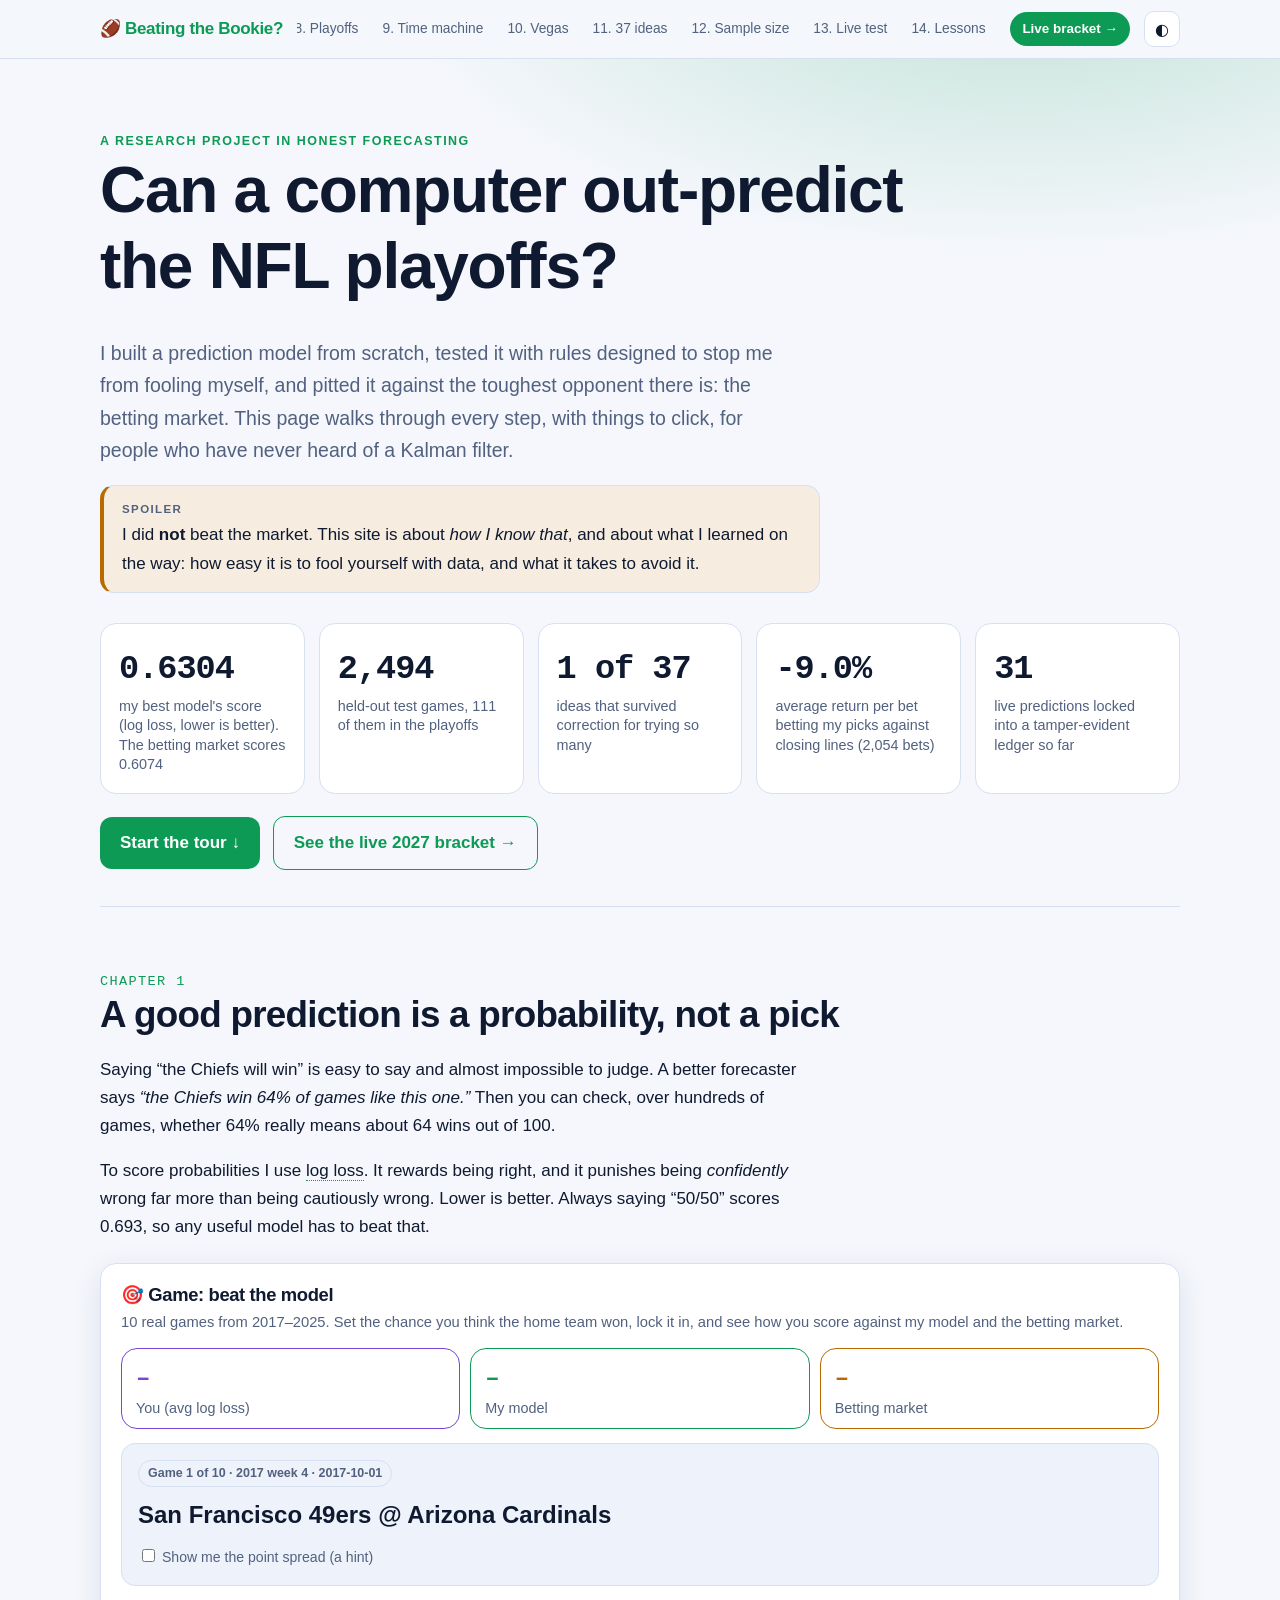
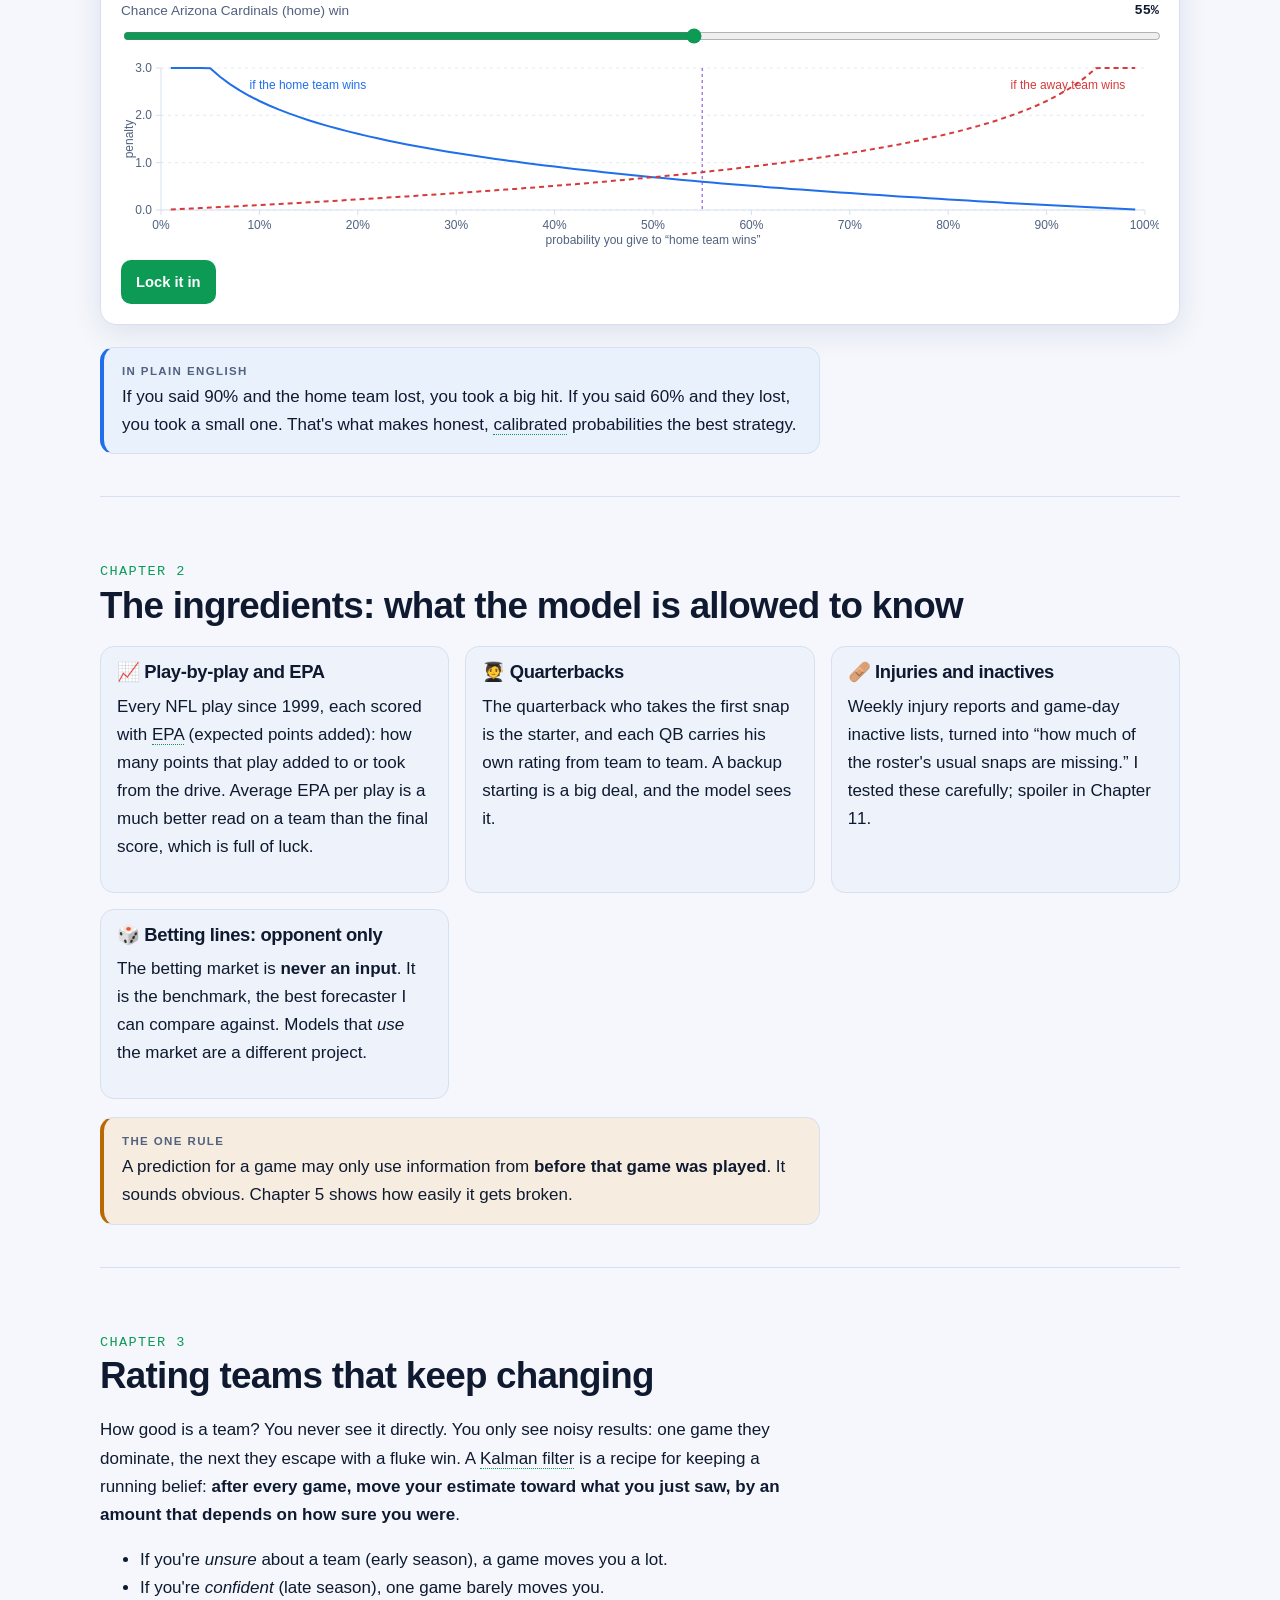
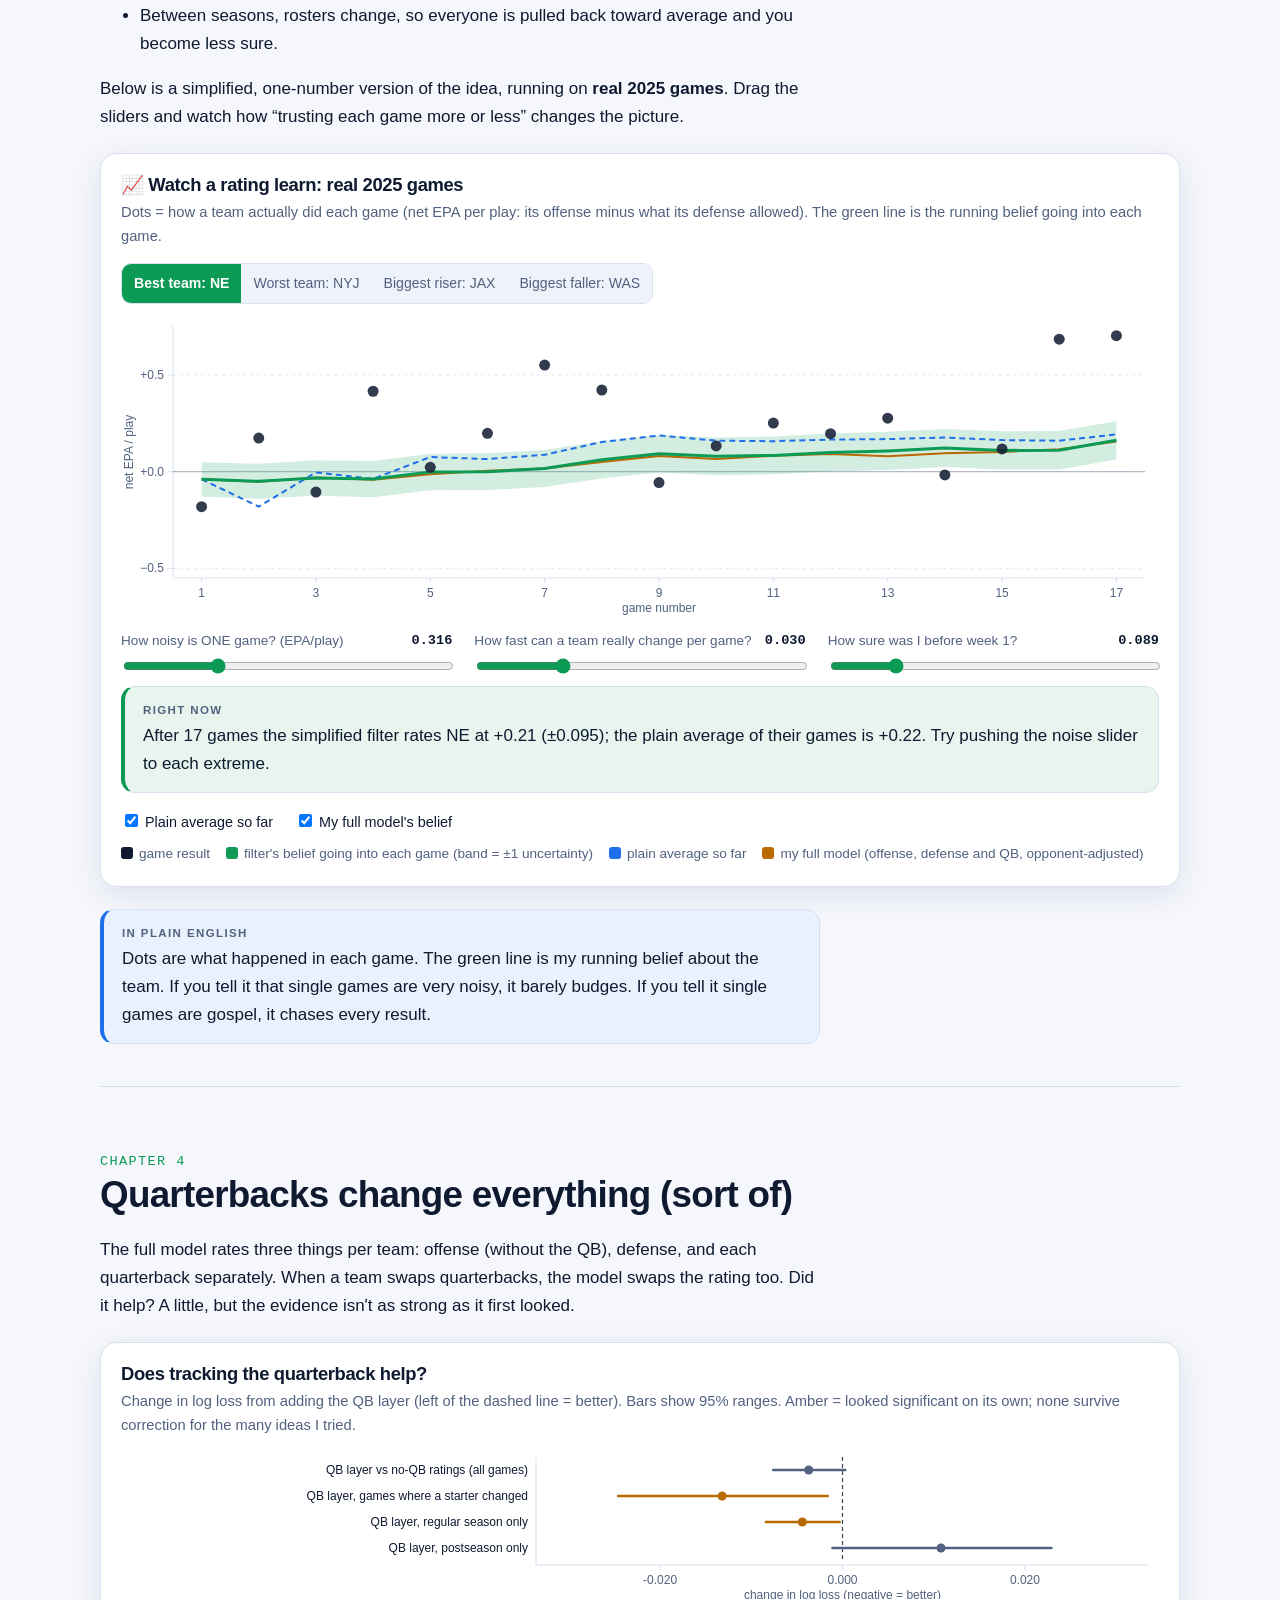
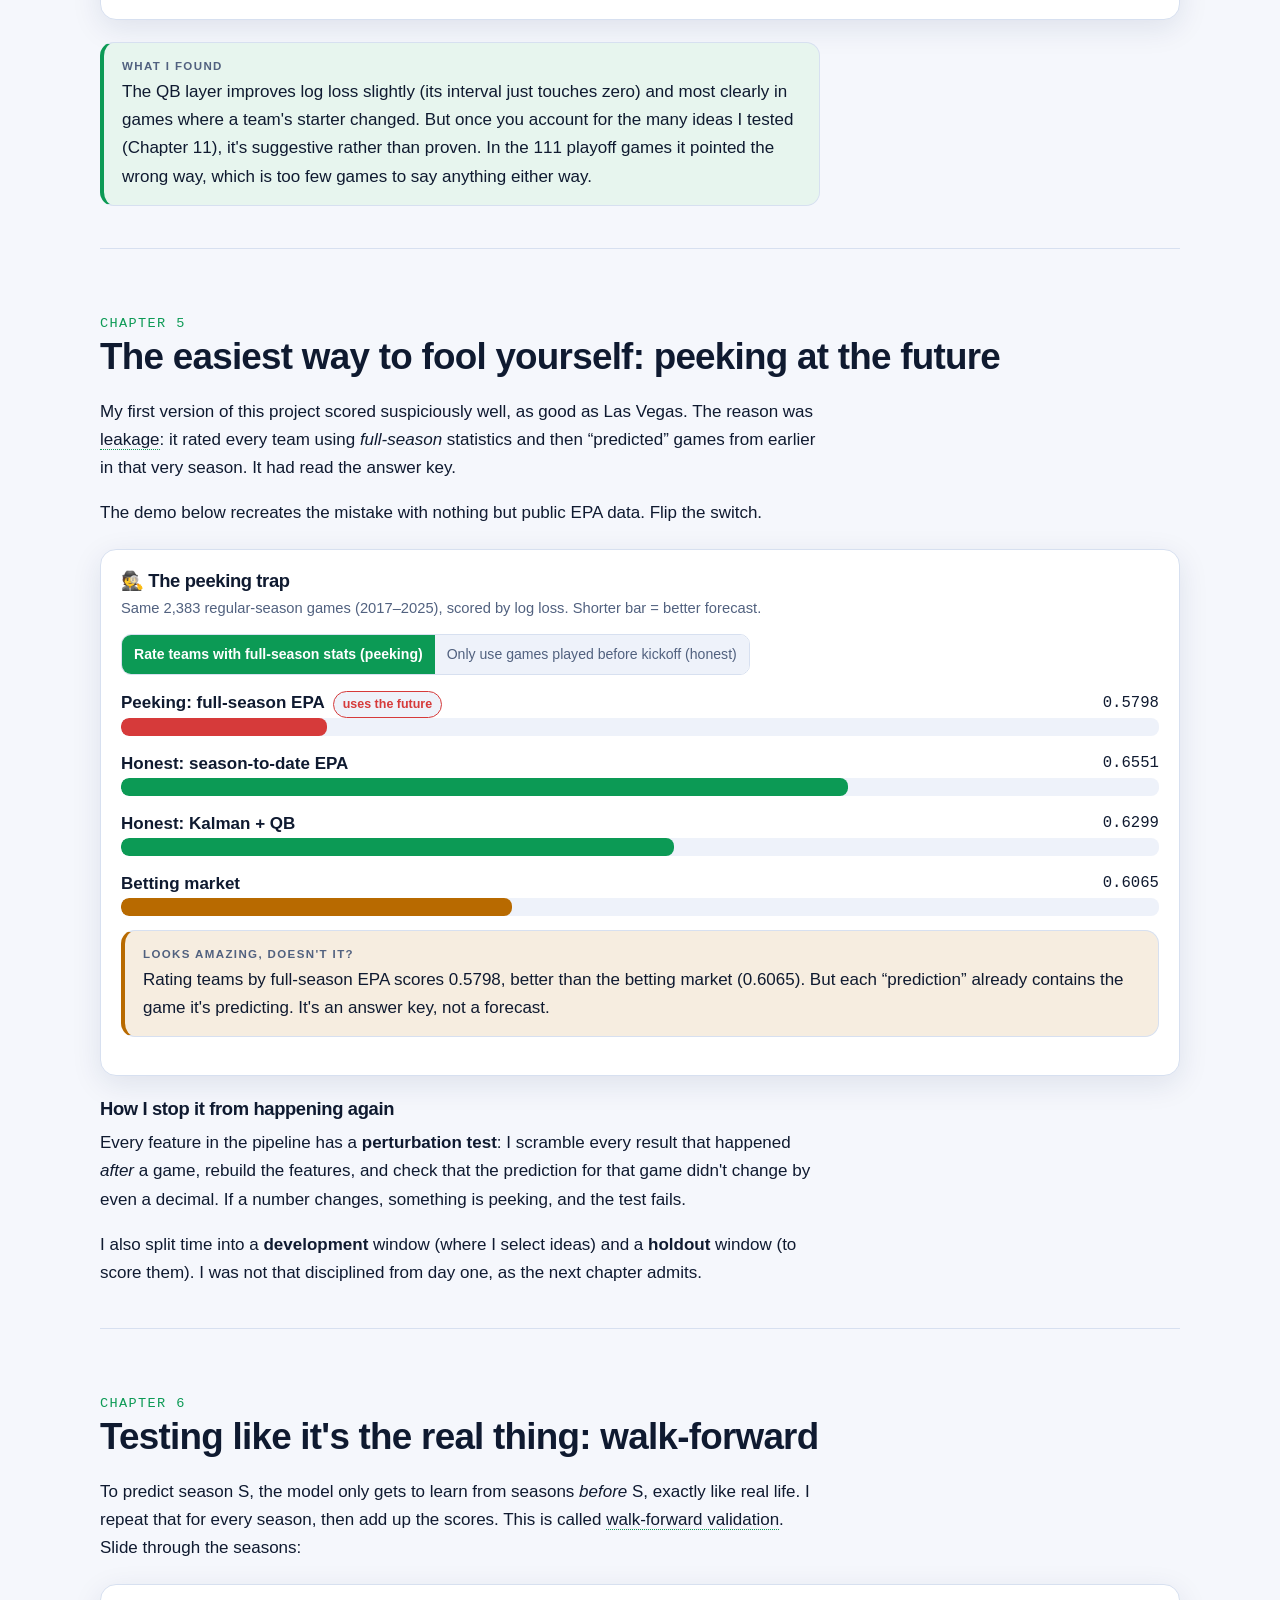
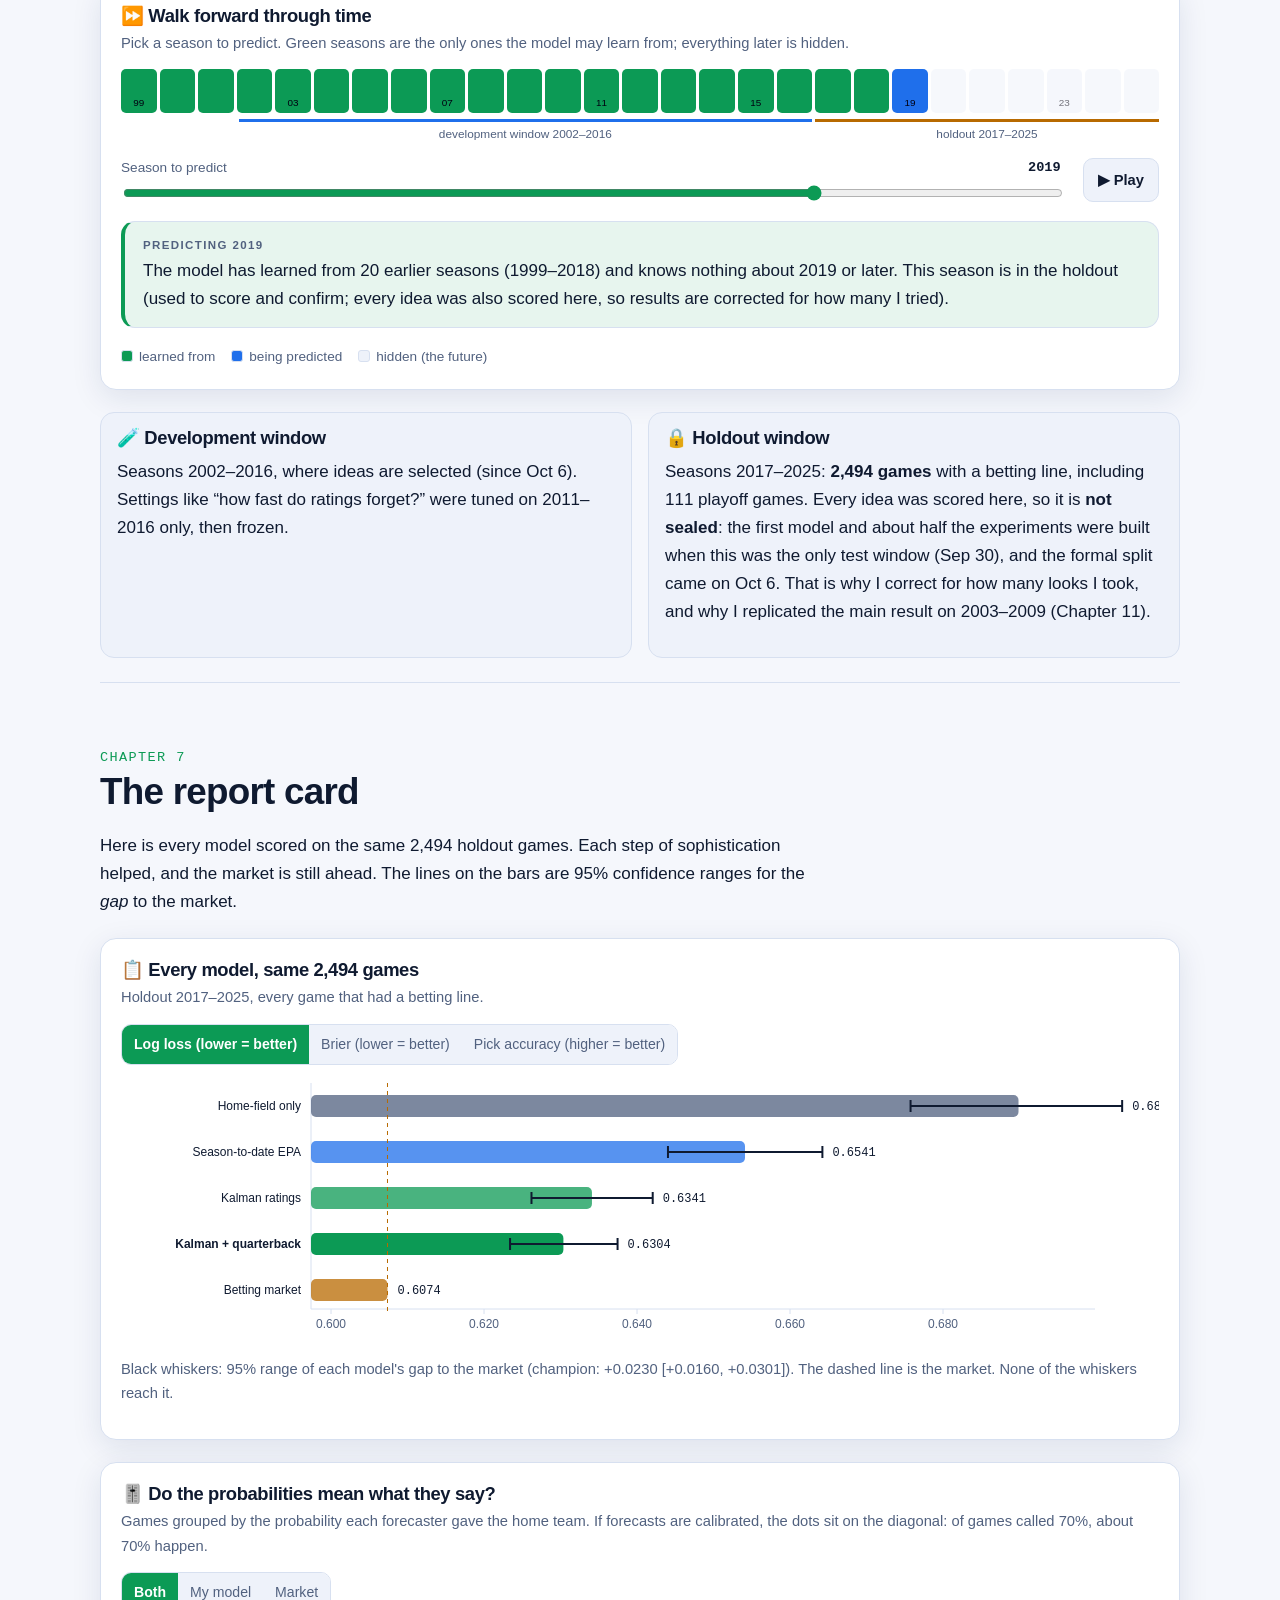
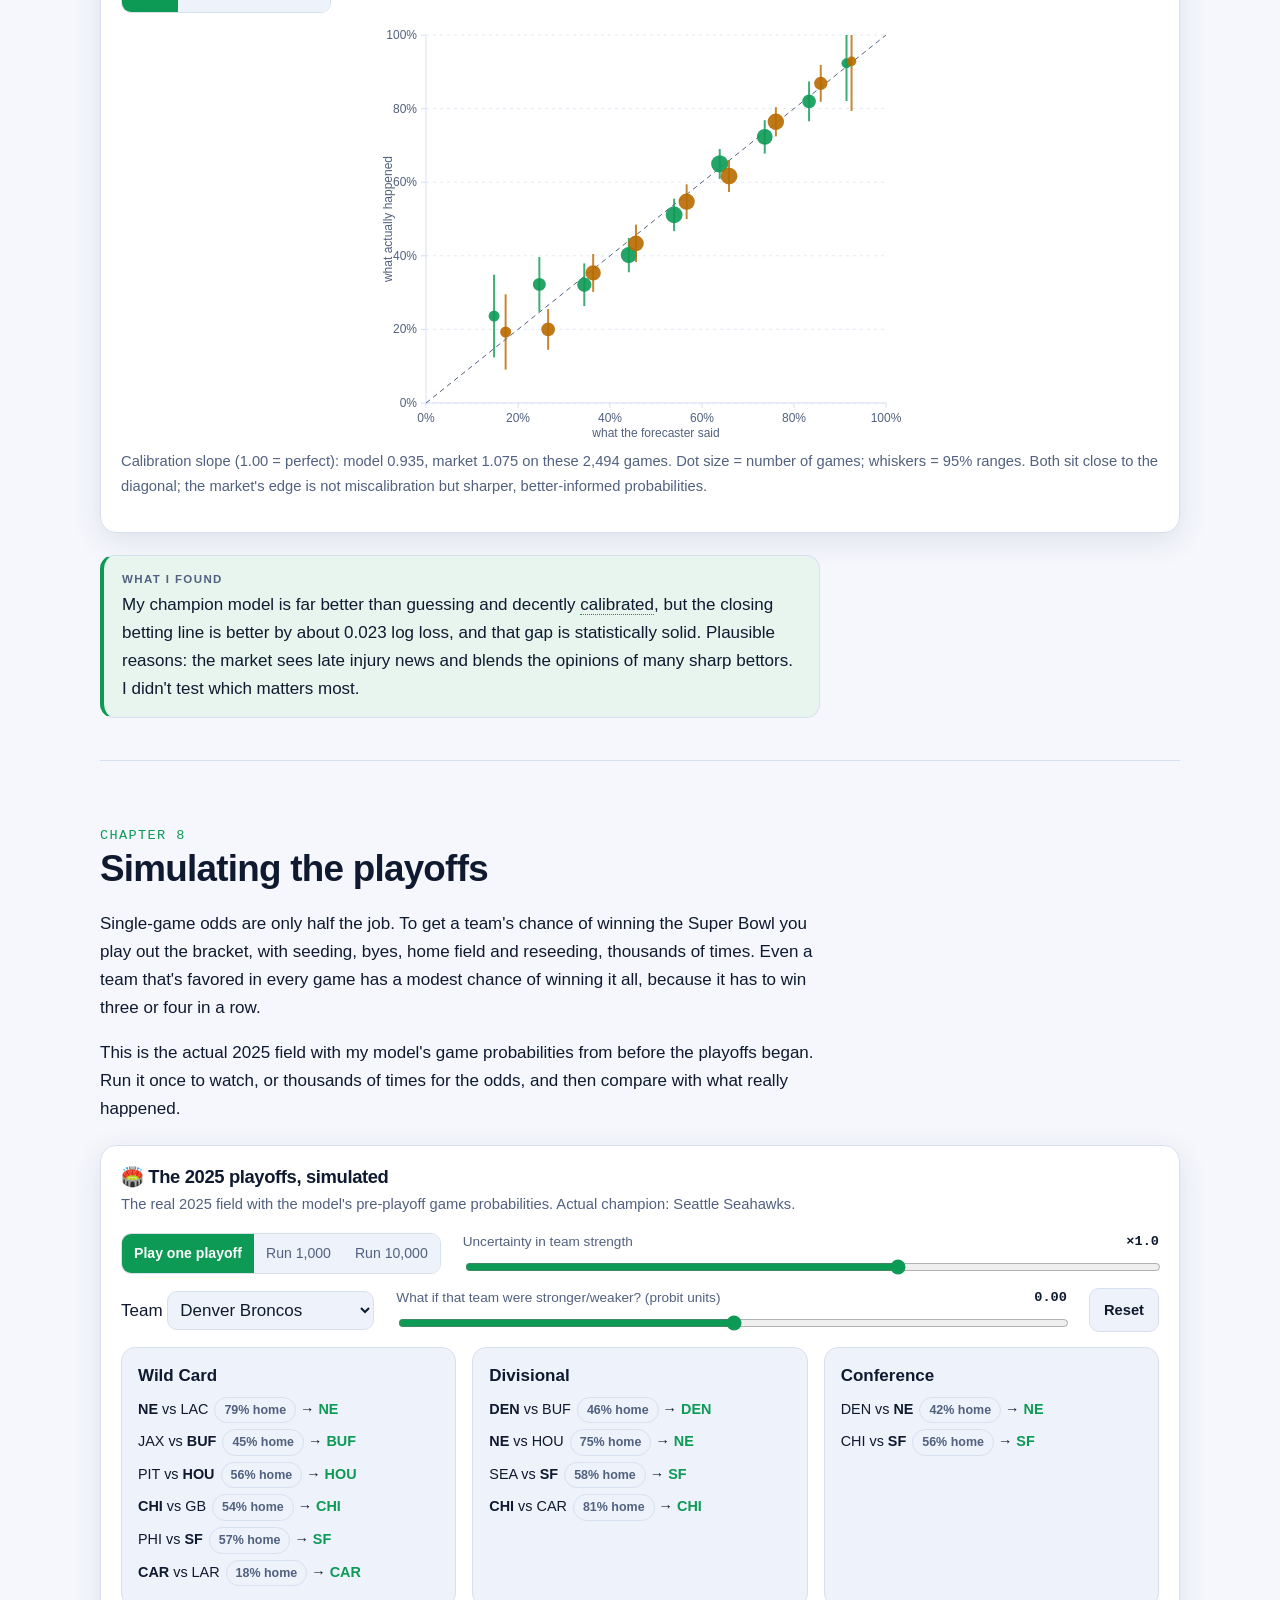
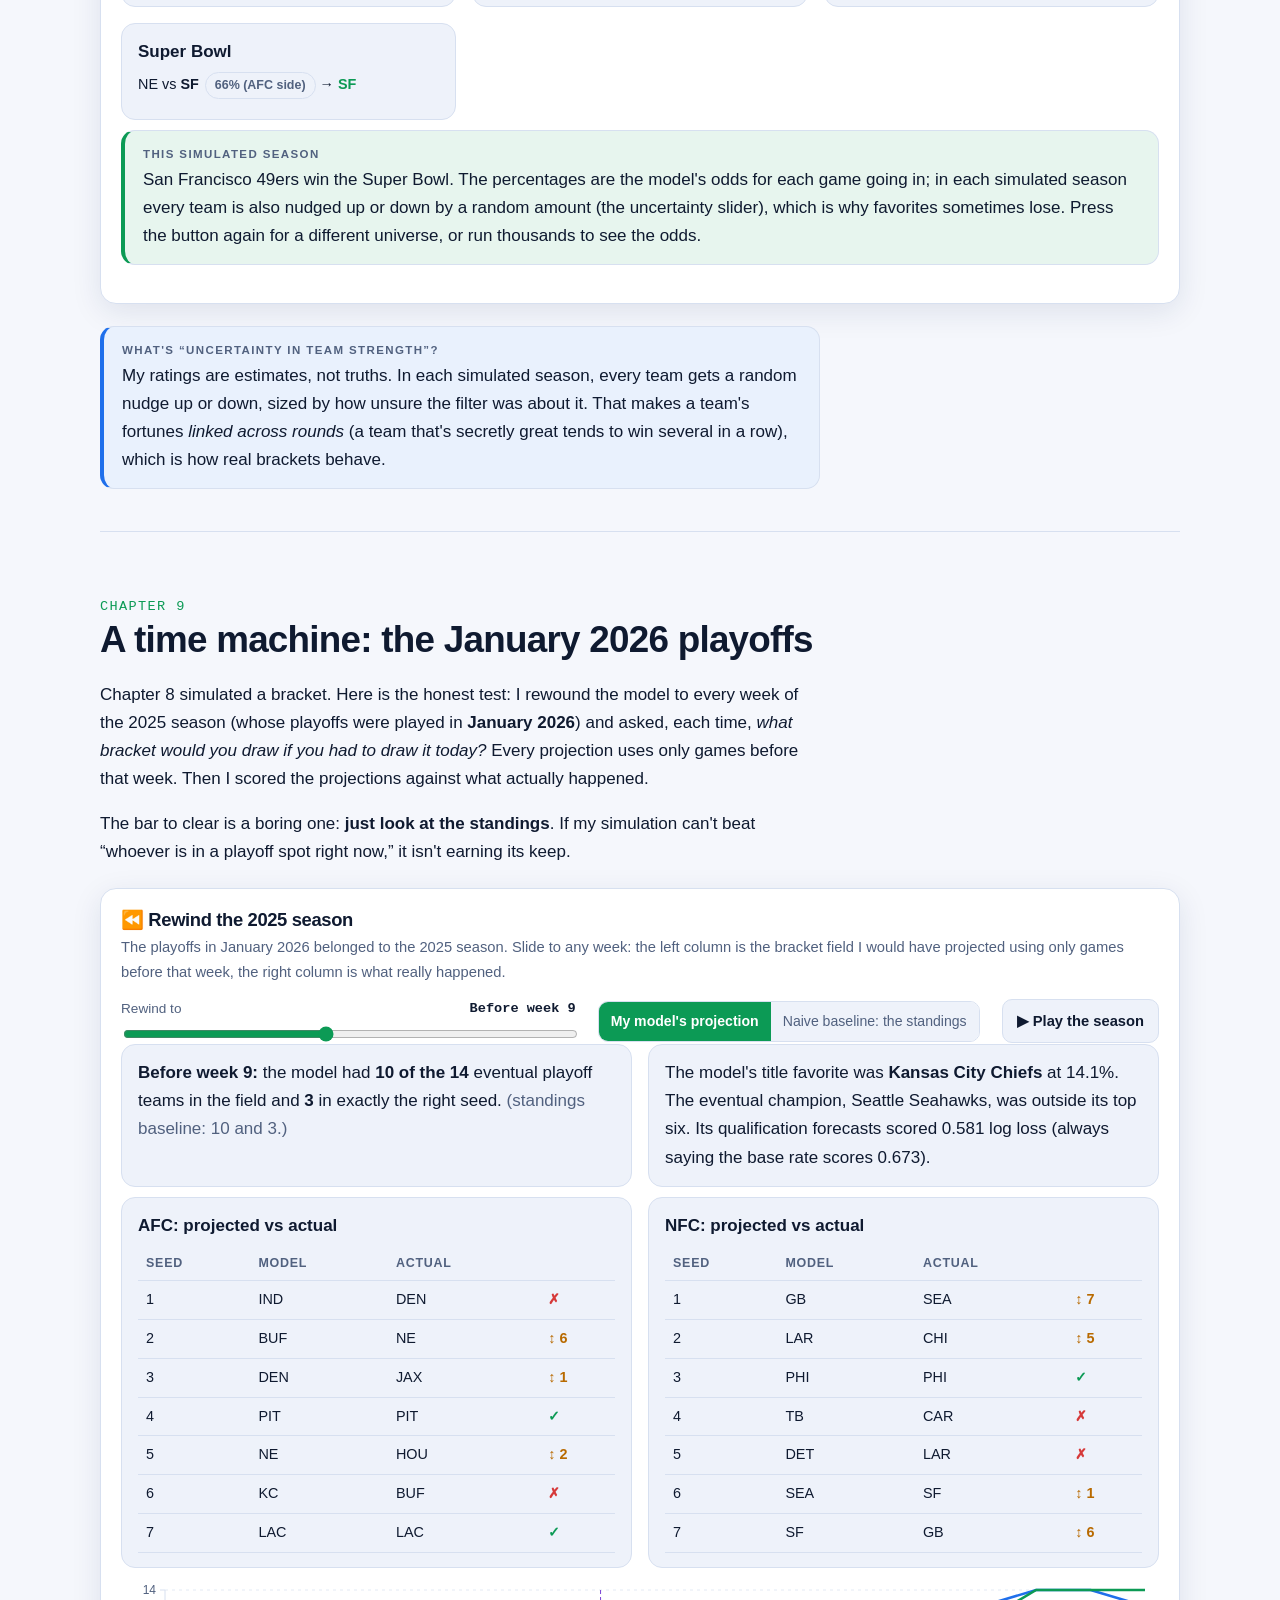
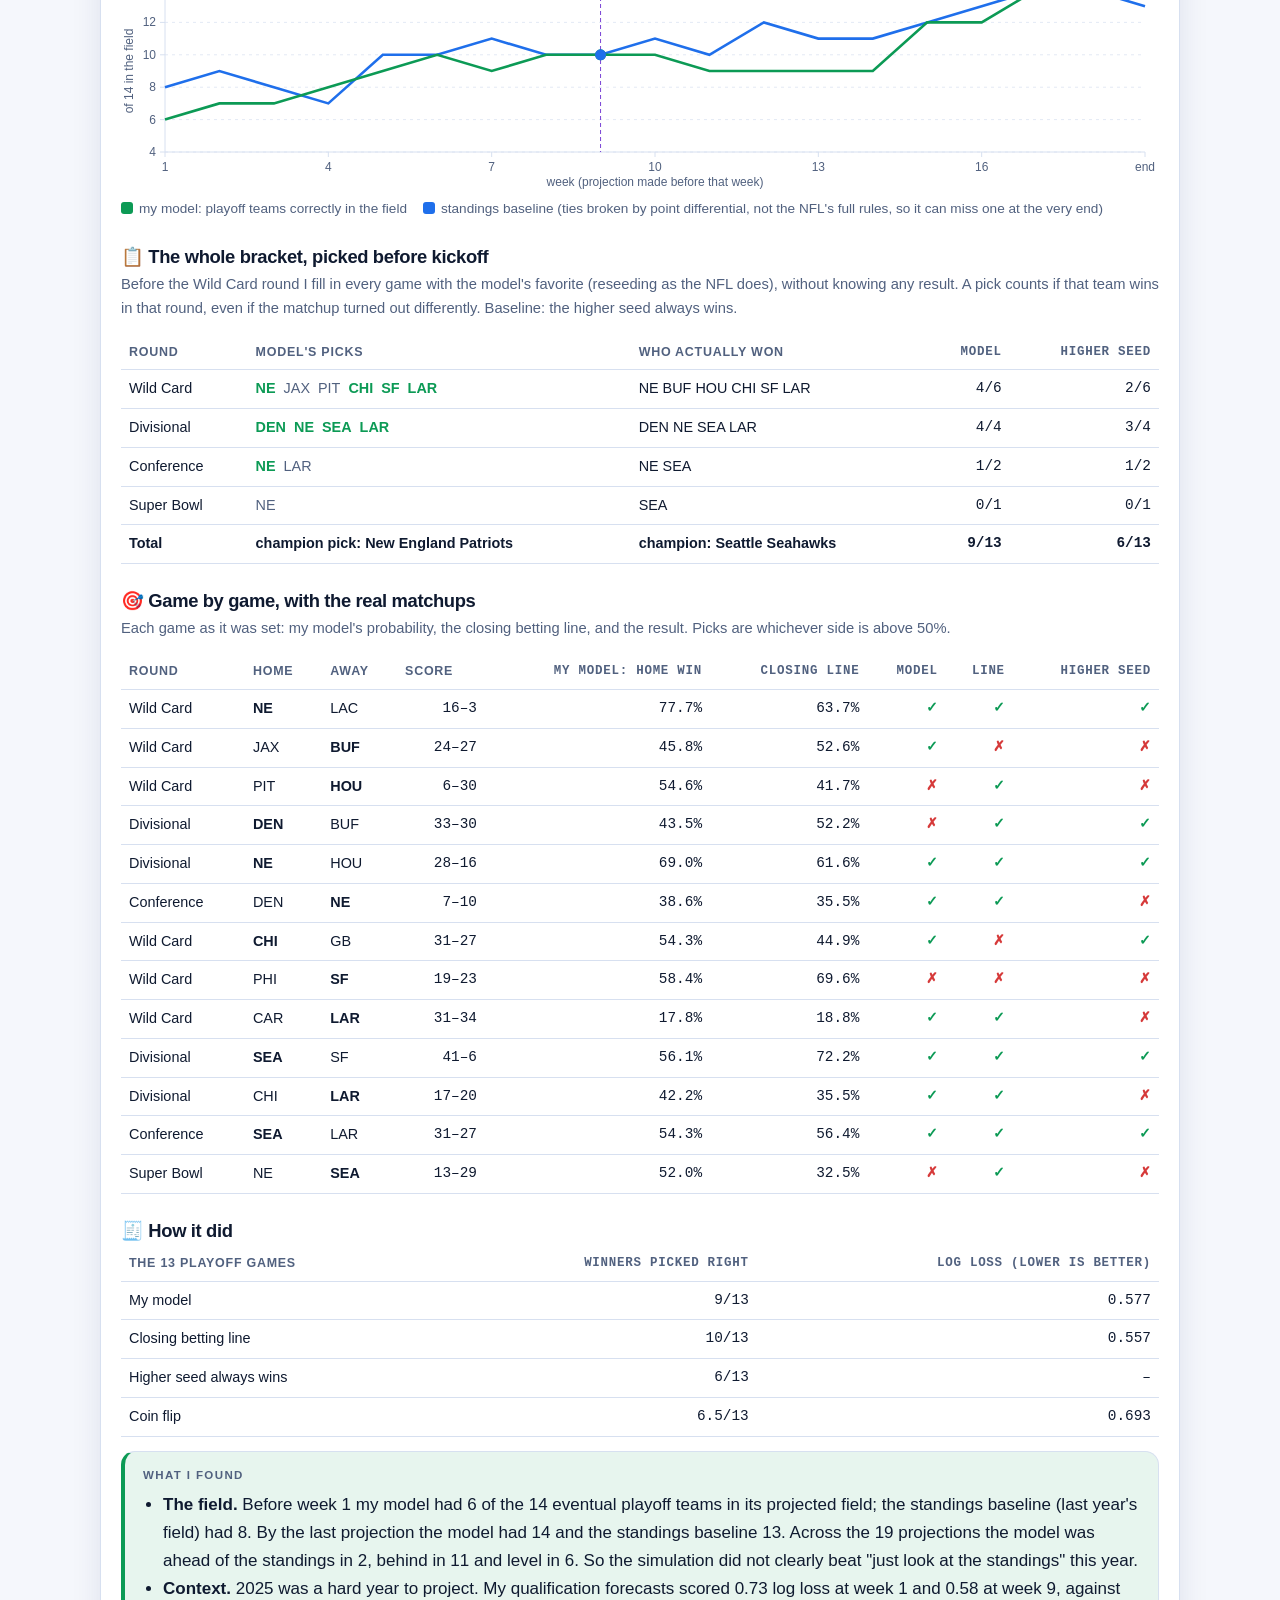
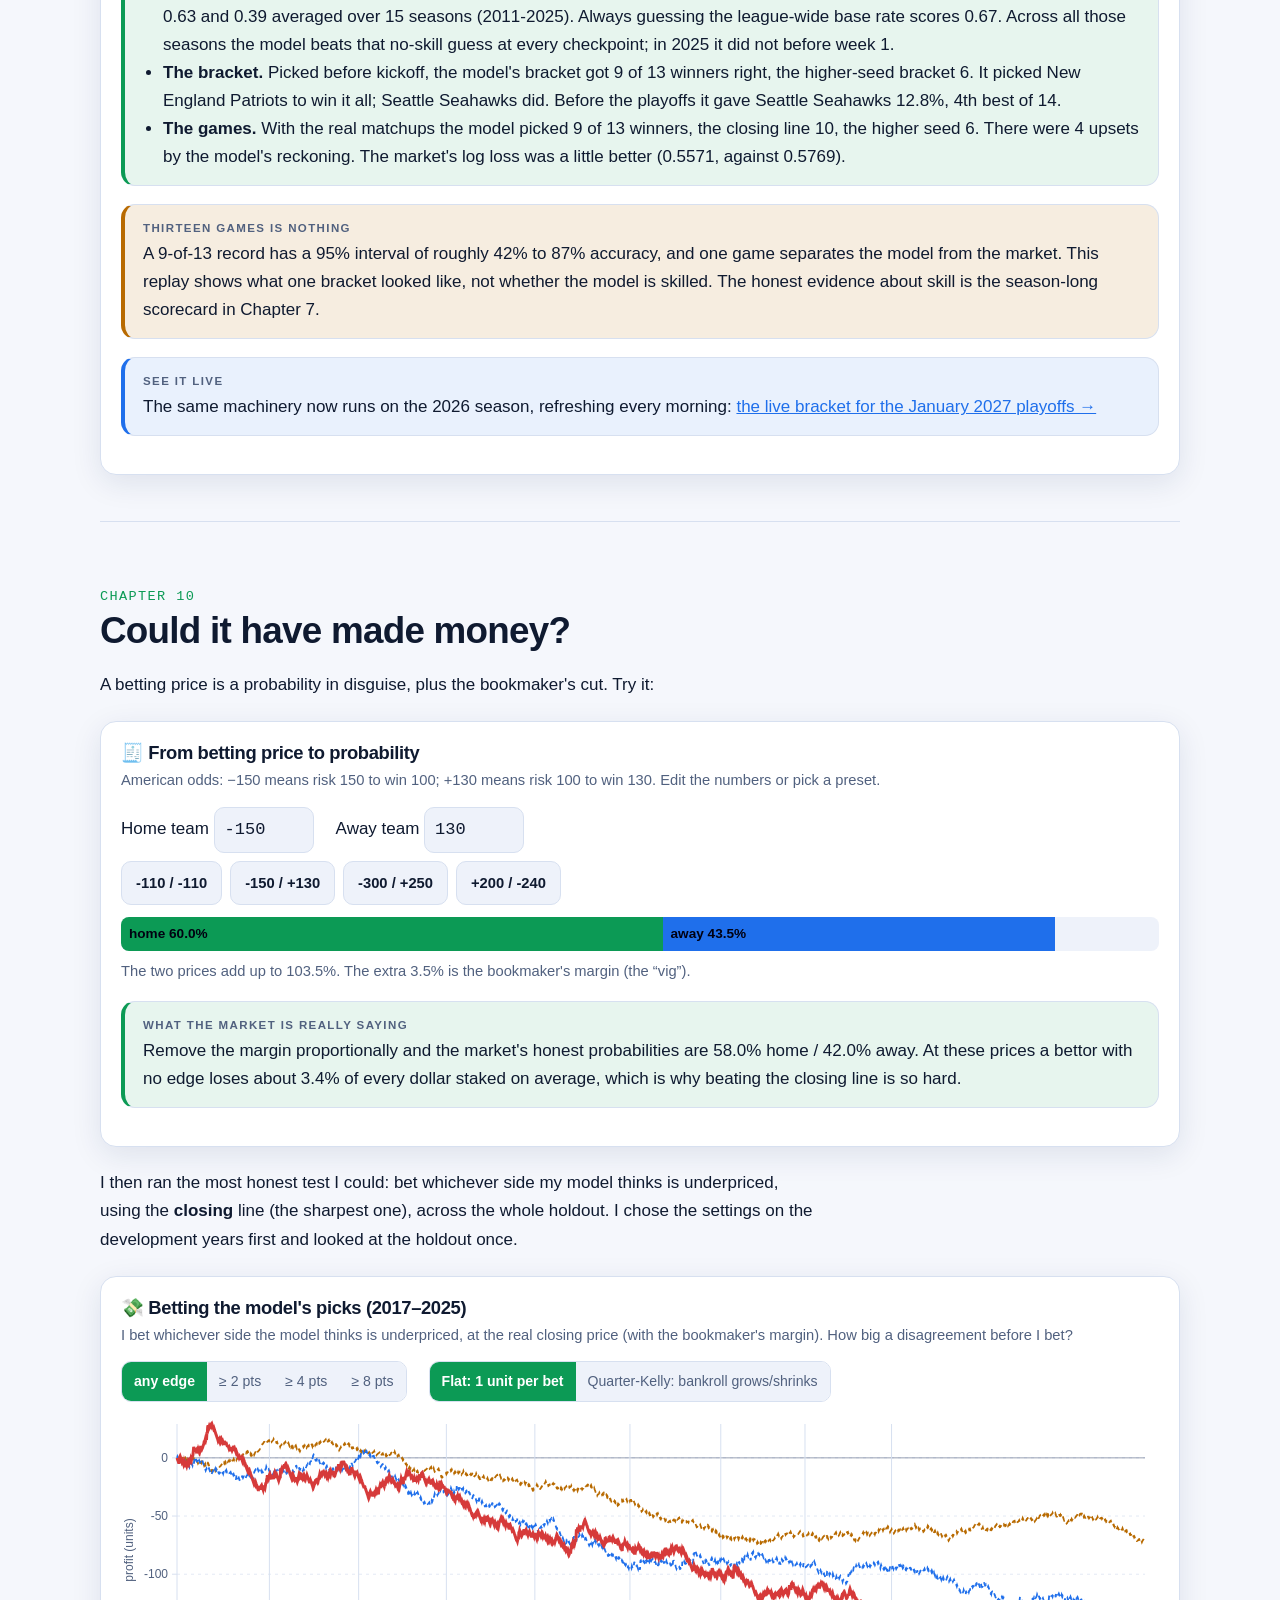
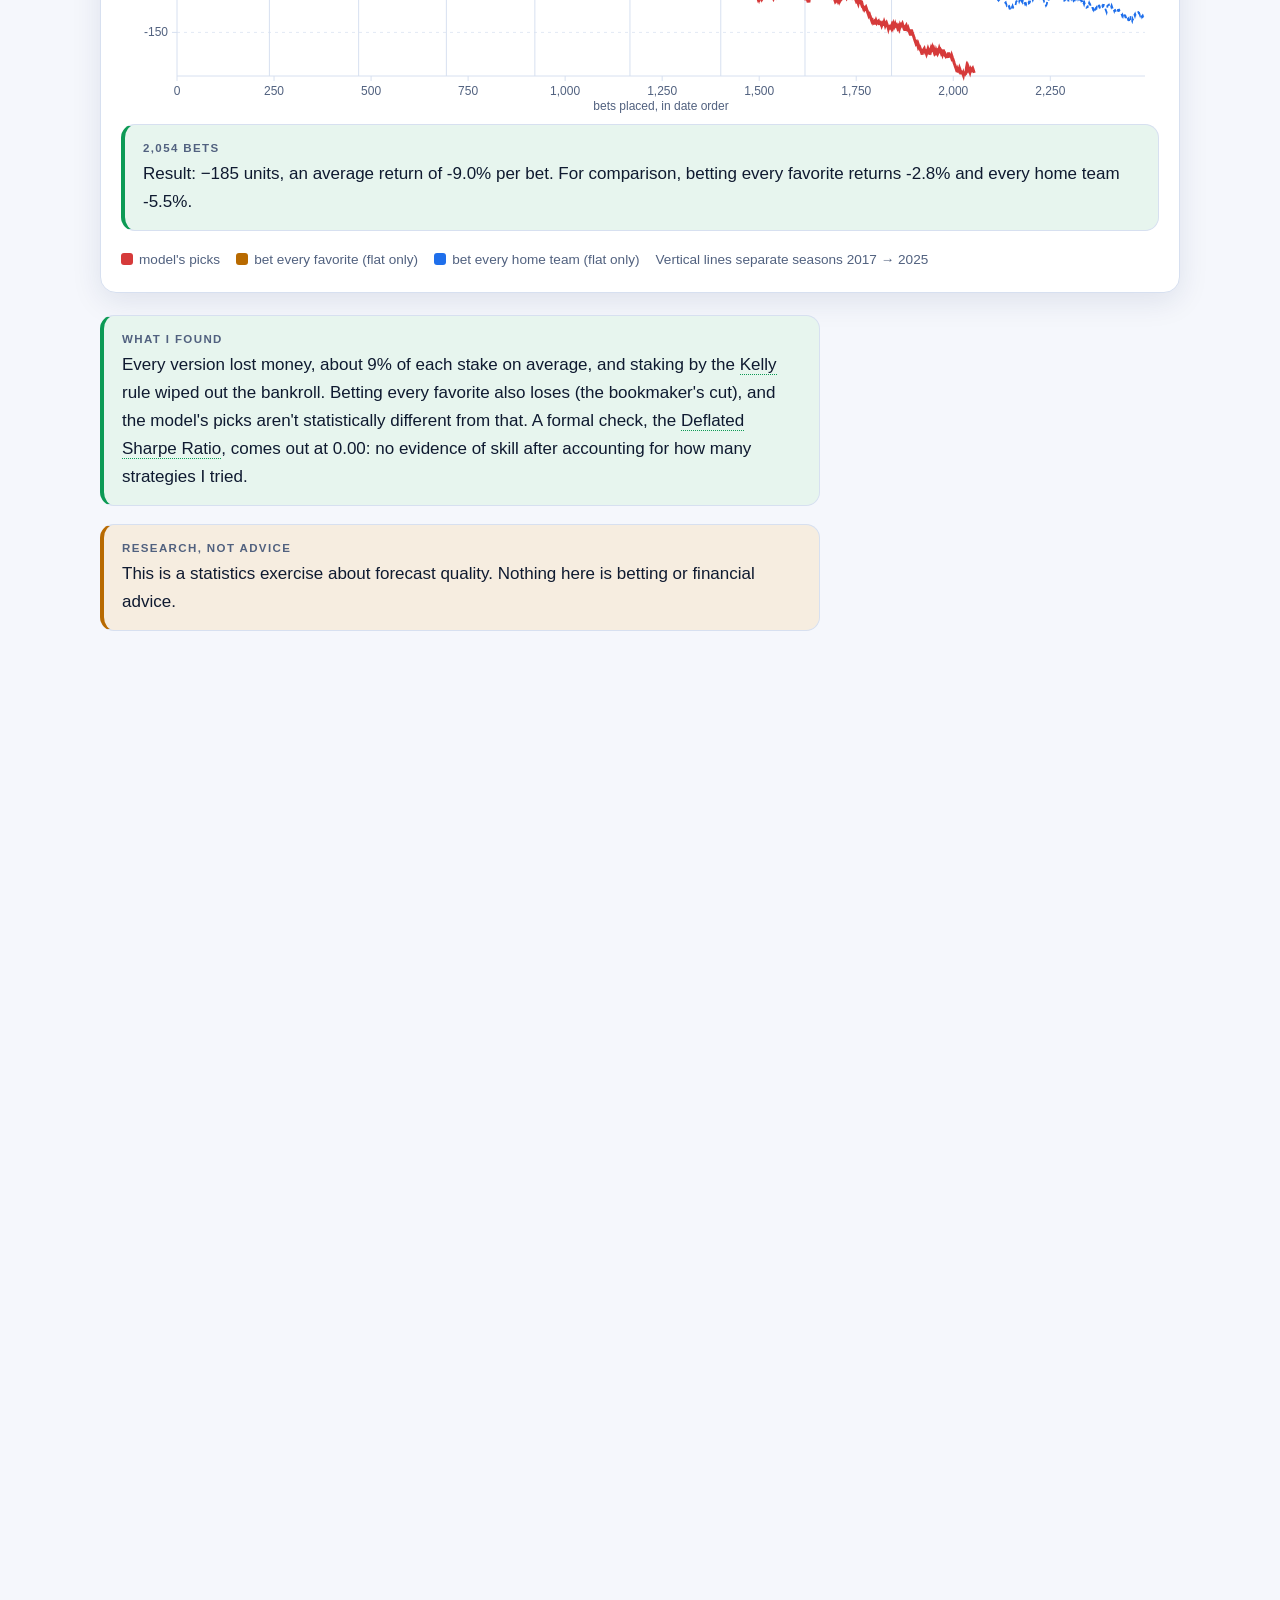
==== site/index.html @ 462260ba "Initial public release Co-Authored-By: Claude Sonnet 5.5 <noreply@anthropic.com>" ====
<!doctype html>
<html lang="en">
<head>
<meta charset="utf-8">
<meta name="viewport" content="width=device-width, initial-scale=1">
<title>Beating the Bookie? An NFL Forecasting Experiment</title>
<meta name="description" content="An interactive, beginner-friendly tour of an NFL playoff prediction project: how the model works, how I tested it honestly, and what I learned when it met the betting market.">
<link rel="stylesheet" href="assets/style.css">
<script>document.documentElement.classList.add("js");try{var t=localStorage.getItem("theme");if(t)document.documentElement.dataset.theme=t}catch(e){}</script>
</head>
<body>

<header class="topbar">
  <div class="wrap">
    <a class="brand" href="#top">🏈 <b>Beating the Bookie?</b></a>
    <nav class="nav" id="nav" aria-label="Chapters"></nav>
    <a class="livelink" href="bracket/">Live bracket →</a>
    <button class="iconbtn" id="theme" title="Toggle light / dark" aria-label="Toggle light or dark theme">◐</button>
  </div>
  <div class="progress" id="progress"></div>
</header>

<main id="top">

<!-- ======================= HERO ======================= -->
<div class="hero">
  <div class="wrap">
    <div class="eyebrow">A research project in honest forecasting</div>
    <h1>Can a computer out-predict<br>the NFL playoffs?</h1>
    <p class="lede">I built a prediction model from scratch, tested it with rules designed to stop me from fooling myself, and pitted it against the toughest opponent there is: the betting market. This page walks through every step, with things to click, for people who have never heard of a Kalman filter.</p>
    <div class="caution col"><b class="k">Spoiler</b>I did <b>not</b> beat the market. This site is about <i>how I know that</i>, and about what I learned on the way: how easy it is to fool yourself with data, and what it takes to avoid it.</div>
    <div class="stats" id="hero-stats"></div>
    <a class="cta" href="#ch1">Start the tour ↓</a> <a class="cta ghost" href="bracket/">See the live 2027 bracket →</a>
  </div>
</div>

<div class="wrap">

<!-- ======================= 1 ======================= -->
<section class="chapter reveal" id="ch1" data-title="Predicting">
  <div class="chapno">CHAPTER 1</div>
  <h2>A good prediction is a probability, not a pick</h2>
  <div class="col">
    <p>Saying “the Chiefs will win” is easy to say and almost impossible to judge. A better forecaster says <i>“the Chiefs win 64% of games like this one.”</i> Then you can check, over hundreds of games, whether 64% really means about 64 wins out of 100.</p>
    <p>To score probabilities I use <span class="term" data-t="log-loss">log loss</span>. It rewards being right, and it punishes being <i>confidently</i> wrong far more than being cautiously wrong. Lower is better. Always saying “50/50” scores 0.693, so any useful model has to beat that.</p>
  </div>
  <div class="demo" id="demo-quiz"></div>
  <div class="plain col"><b class="k">In plain English</b>If you said 90% and the home team lost, you took a big hit. If you said 60% and they lost, you took a small one. That's what makes honest, <span class="term" data-t="calibration">calibrated</span> probabilities the best strategy.</div>
</section>

<!-- ======================= 2 ======================= -->
<section class="chapter reveal" id="ch2" data-title="Ingredients">
  <div class="chapno">CHAPTER 2</div>
  <h2>The ingredients: what the model is allowed to know</h2>
  <div class="grid2">
    <div class="card"><h3>📈 Play-by-play and EPA</h3><p>Every NFL play since 1999, each scored with <span class="term" data-t="epa">EPA</span> (expected points added): how many points that play added to or took from the drive. Average EPA per play is a much better read on a team than the final score, which is full of luck.</p></div>
    <div class="card"><h3>🧑‍🎓 Quarterbacks</h3><p>The quarterback who takes the first snap is the starter, and each QB carries his own rating from team to team. A backup starting is a big deal, and the model sees it.</p></div>
    <div class="card"><h3>🩹 Injuries and inactives</h3><p>Weekly injury reports and game-day inactive lists, turned into “how much of the roster's usual snaps are missing.” I tested these carefully; spoiler in Chapter 11.</p></div>
    <div class="card"><h3>🎲 Betting lines: opponent only</h3><p>The betting market is <b>never an input</b>. It is the benchmark, the best forecaster I can compare against. Models that <i>use</i> the market are a different project.</p></div>
  </div>
  <div class="caution col"><b class="k">The one rule</b>A prediction for a game may only use information from <b>before that game was played</b>. It sounds obvious. Chapter 5 shows how easily it gets broken.</div>
</section>

<!-- ======================= 3 ======================= -->
<section class="chapter reveal" id="ch3" data-title="Ratings">
  <div class="chapno">CHAPTER 3</div>
  <h2>Rating teams that keep changing</h2>
  <div class="col">
    <p>How good is a team? You never see it directly. You only see noisy results: one game they dominate, the next they escape with a fluke win. A <span class="term" data-t="kalman">Kalman filter</span> is a recipe for keeping a running belief: <b>after every game, move your estimate toward what you just saw, by an amount that depends on how sure you were</b>.</p>
    <ul>
      <li>If you're <i>unsure</i> about a team (early season), a game moves you a lot.</li>
      <li>If you're <i>confident</i> (late season), one game barely moves you.</li>
      <li>Between seasons, rosters change, so everyone is pulled back toward average and you become less sure.</li>
    </ul>
    <p>Below is a simplified, one-number version of the idea, running on <b>real 2025 games</b>. Drag the sliders and watch how “trusting each game more or less” changes the picture.</p>
  </div>
  <div class="demo" id="demo-kalman"></div>
  <div class="plain col"><b class="k">In plain English</b>Dots are what happened in each game. The green line is my running belief about the team. If you tell it that single games are very noisy, it barely budges. If you tell it single games are gospel, it chases every result.</div>
</section>

<!-- ======================= 4 ======================= -->
<section class="chapter reveal" id="ch4" data-title="Quarterbacks">
  <div class="chapno">CHAPTER 4</div>
  <h2>Quarterbacks change everything (sort of)</h2>
  <div class="col">
    <p>The full model rates three things per team: offense (without the QB), defense, and each quarterback separately. When a team swaps quarterbacks, the model swaps the rating too. Did it help? A little, but the evidence isn't as strong as it first looked.</p>
  </div>
  <div class="demo" id="demo-qb"></div>
  <div class="found col"><b class="k">What I found</b>The QB layer improves log loss slightly (its interval just touches zero) and most clearly in games where a team's starter changed. But once you account for the many ideas I tested (Chapter 11), it's suggestive rather than proven. In the 111 playoff games it pointed the wrong way, which is too few games to say anything either way.</div>
</section>

<!-- ======================= 5 ======================= -->
<section class="chapter reveal" id="ch5" data-title="Cheating">
  <div class="chapno">CHAPTER 5</div>
  <h2>The easiest way to fool yourself: peeking at the future</h2>
  <div class="col">
    <p>My first version of this project scored suspiciously well, as good as Las Vegas. The reason was <span class="term" data-t="leakage">leakage</span>: it rated every team using <i>full-season</i> statistics and then “predicted” games from earlier in that very season. It had read the answer key.</p>
    <p>The demo below recreates the mistake with nothing but public EPA data. Flip the switch.</p>
  </div>
  <div class="demo" id="demo-leak"></div>
  <div class="col">
    <h3>How I stop it from happening again</h3>
    <p>Every feature in the pipeline has a <b>perturbation test</b>: I scramble every result that happened <i>after</i> a game, rebuild the features, and check that the prediction for that game didn't change by even a decimal. If a number changes, something is peeking, and the test fails.</p>
    <p>I also split time into a <b>development</b> window (where I select ideas) and a <b>holdout</b> window (to score them). I was not that disciplined from day one, as the next chapter admits.</p>
  </div>
</section>

<!-- ======================= 6 ======================= -->
<section class="chapter reveal" id="ch6" data-title="Testing">
  <div class="chapno">CHAPTER 6</div>
  <h2>Testing like it's the real thing: walk-forward</h2>
  <div class="col"><p>To predict season S, the model only gets to learn from seasons <i>before</i> S, exactly like real life. I repeat that for every season, then add up the scores. This is called <span class="term" data-t="walk-forward">walk-forward validation</span>. Slide through the seasons:</p></div>
  <div class="demo" id="demo-walk"></div>
  <div class="grid2">
    <div class="card"><h3>🧪 Development window</h3><p>Seasons 2002–2016, where ideas are selected (since Oct 6). Settings like “how fast do ratings forget?” were tuned on 2011–2016 only, then frozen.</p></div>
    <div class="card"><h3>🔒 Holdout window</h3><p>Seasons 2017–2025: <b>2,494 games</b> with a betting line, including 111 playoff games. Every idea was scored here, so it is <b>not sealed</b>: the first model and about half the experiments were built when this was the only test window (Sep 30), and the formal split came on Oct 6. That is why I correct for how many looks I took, and why I replicated the main result on 2003–2009 (Chapter 11).</p></div>
  </div>
</section>

<!-- ======================= 7 ======================= -->
<section class="chapter reveal" id="ch7" data-title="Report card">
  <div class="chapno">CHAPTER 7</div>
  <h2>The report card</h2>
  <div class="col"><p>Here is every model scored on the same 2,494 holdout games. Each step of sophistication helped, and the market is still ahead. The lines on the bars are 95% confidence ranges for the <i>gap</i> to the market.</p></div>
  <div class="demo" id="demo-score"></div>
  <div class="demo" id="demo-calib"></div>
  <div class="found col"><b class="k">What I found</b>My champion model is far better than guessing and decently <span class="term" data-t="calibration">calibrated</span>, but the closing betting line is better by about 0.023 log loss, and that gap is statistically solid. Plausible reasons: the market sees late injury news and blends the opinions of many sharp bettors. I didn't test which matters most.</div>
</section>

<!-- ======================= 8 ======================= -->
<section class="chapter reveal" id="ch8" data-title="Playoffs">
  <div class="chapno">CHAPTER 8</div>
  <h2>Simulating the playoffs</h2>
  <div class="col">
    <p>Single-game odds are only half the job. To get a team's chance of winning the Super Bowl you play out the bracket, with seeding, byes, home field and reseeding, thousands of times. Even a team that's favored in every game has a modest chance of winning it all, because it has to win three or four in a row.</p>
    <p>This is the actual 2025 field with my model's game probabilities from before the playoffs began. Run it once to watch, or thousands of times for the odds, and then compare with what really happened.</p>
  </div>
  <div class="demo" id="demo-bracket"></div>
  <div class="plain col"><b class="k">What's “uncertainty in team strength”?</b>My ratings are estimates, not truths. In each simulated season, every team gets a random nudge up or down, sized by how unsure the filter was about it. That makes a team's fortunes <i>linked across rounds</i> (a team that's secretly great tends to win several in a row), which is how real brackets behave.</div>
</section>

<!-- ======================= 9 ======================= -->
<section class="chapter reveal" id="ch9" data-title="Time machine">
  <div class="chapno">CHAPTER 9</div>
  <h2>A time machine: the January 2026 playoffs</h2>
  <div class="col">
    <p>Chapter 8 simulated a bracket. Here is the honest test: I rewound the model to every week of the 2025 season (whose playoffs were played in <b>January 2026</b>) and asked, each time, <i>what bracket would you draw if you had to draw it today?</i> Every projection uses only games before that week. Then I scored the projections against what actually happened.</p>
    <p>The bar to clear is a boring one: <b>just look at the standings</b>. If my simulation can't beat “whoever is in a playoff spot right now,” it isn't earning its keep.</p>
  </div>
  <div class="demo" id="demo-replay"></div>
</section>

<!-- ======================= 10 ======================= -->
<section class="chapter reveal" id="ch10" data-title="Vegas">
  <div class="chapno">CHAPTER 10</div>
  <h2>Could it have made money?</h2>
  <div class="col">
    <p>A betting price is a probability in disguise, plus the bookmaker's cut. Try it:</p>
  </div>
  <div class="demo" id="demo-vig"></div>
  <div class="col">
    <p>I then ran the most honest test I could: bet whichever side my model thinks is underpriced, using the <b>closing</b> line (the sharpest one), across the whole holdout. I chose the settings on the development years first and looked at the holdout once.</p>
  </div>
  <div class="demo" id="demo-bets"></div>
  <div class="found col"><b class="k">What I found</b>Every version lost money, about 9% of each stake on average, and staking by the <span class="term" data-t="kelly">Kelly</span> rule wiped out the bankroll. Betting every favorite also loses (the bookmaker's cut), and the model's picks aren't statistically different from that. A formal check, the <span class="term" data-t="dsr">Deflated Sharpe Ratio</span>, comes out at 0.00: no evidence of skill after accounting for how many strategies I tried.</div>
  <div class="caution col"><b class="k">Research, not advice</b>This is a statistics exercise about forecast quality. Nothing here is betting or financial advice.</div>
</section>

<!-- ======================= 11 ======================= -->
<section class="chapter reveal" id="ch11" data-title="37 ideas">
  <div class="chapno">CHAPTER 11</div>
  <h2>Thirty-seven ideas, one survivor</h2>
  <div class="col">
    <p>I tried lots of ideas: rest days, bye weeks, injuries, game-day inactives, garbage-time filtering, margin models, recency weighting… Each one gets a score: <i>how much did it change log loss, and how sure am I?</i> Negative means better.</p>
    <p>But here's the trap: test enough ideas and some will look great by pure luck. Try the simulator first.</p>
  </div>
  <div class="demo" id="demo-hack"></div>
  <div class="col"><p>That's why every experiment is logged in a <b>registry</b>, and the whole family is corrected for multiple testing (<span class="term" data-t="holm">Holm</span> and Benjamini–Hochberg). Here's the full list:</p></div>
  <div class="demo" id="demo-registry"></div>
  <div class="found col"><b class="k">What I found</b>Four ideas looked significant on their own, where luck alone would produce about two. Only one held up after correction: <b>the Kalman rating filter, with its memory across seasons</b>, which beat simple season-to-date EPA. I then replicated it on seasons that had no part in its design (below): same direction, smaller, and short of significance on its own. Everything else (rest, byes, neutral sites, injuries, pass/rush splits) failed to show a detectable effect. Negative results are results.</div>
</section>

<!-- ======================= 12 ======================= -->
<section class="chapter reveal" id="ch12" data-title="Sample size">
  <div class="chapno">CHAPTER 12</div>
  <h2>Why “no effect” is often “can't tell”</h2>
  <div class="col"><p>Game results are noisy, so detecting a small improvement takes a lot of games. This calculator shows the chance a test would catch a real improvement of a given size.</p></div>
  <div class="demo" id="demo-power"></div>
  <div class="plain col"><b class="k">In plain English</b>With 111 playoff games, only a huge improvement (about 0.027 log loss) would reliably show up. A realistic improvement of 0.002 would need around 70 seasons of games to confirm. That's why I say I <i>failed to detect</i> an effect rather than “proved there isn't one.”</div>
</section>

<!-- ======================= 13 ======================= -->
<!-- ======================= 13 ======================= -->
<section class="chapter reveal" id="ch13" data-title="Live test">
  <div class="chapno">CHAPTER 13</div>
  <h2>The forward test: predictions I can't edit</h2>
  <div class="col">
    <p>Backtests can be accidentally flattered. The only fully honest test is to write down predictions <i>before</i> the games and score them afterward. Every week during the 2026 season the model logs its picks to a public <b>ledger</b>. Each row contains a fingerprint of the previous row (a <span class="term" data-t="hash">hash</span> chain), so quietly changing history is impossible without breaking every later row.</p>
  </div>
  <div class="demo" id="demo-ledger"></div>
  <div class="demo" id="demo-title"></div>
</section>

<!-- ======================= 14 ======================= -->
<section class="chapter reveal" id="ch14" data-title="Lessons">
  <div class="chapno">CHAPTER 14</div>
  <h2>What I learned</h2>
  <div class="grid2" id="lessons"></div>
  <h3 style="margin-top:34px">Limits and honest caveats</h3>
  <ul class="col">
    <li>The holdout (2,494 games, only 111 in the playoffs) can detect only fairly large improvements; small real effects may hide inside the noise.</li>
    <li>I compare to <i>closing</i> lines, the market's final and most informed price. Earlier lines may be less efficient; I did not test that.</li>
    <li>The holdout was examined for every idea I tried, so it is not sealed. Hyperparameters were tuned on 2011–2016 only, results are corrected for multiple looks, and a few diagnostics (for example the recency-weighting test) are labeled “post hoc.”</li>
    <li>The forward test has only a handful of games so far. Early numbers are noise.</li>
  </ul>
  <h3 style="margin-top:34px">Glossary</h3>
  <div class="grid2" id="glossary"></div>
</section>

</div>
</main>

<footer>
  <div class="wrap">
    <p><b>Beating the Bookie?</b> An open research project. Code, tests and the full method write-up are in the <a class="repo" data-path="" href="#">GitHub repository</a>. Built from <code id="foot-sha"></code> on <span id="foot-date"></span>. Data: <a href="https://github.com/nflverse">nflverse</a> (play-by-play, schedules, injuries, contracts). Betting lines are from nflverse's schedule files and are used for comparison only.</p>
    <p>Not betting or financial advice. I developed this with the help of an AI coding assistant (Claude); I am responsible for the design decisions and conclusions, and all results are reproducible from the code.</p>
  </div>
</footer>

<noscript><div class="wrap"><div class="caution"><b class="k">JavaScript needed</b>The interactive demos need JavaScript. The text above still tells the story.</div></div></noscript>
<script type="module" src="assets/app.js"></script>
</body>
</html>
---- site/assets/style.css ----
:root {
  --bg: #0b1220; --panel: #121b2e; --panel2: #18243d; --text: #e8eefc; --muted: #9db0d3; --line: #25344f;
  --accent: #3ddc84; --accent-ink: #062b16; --blue: #5aa9ff; --warn: #ffb547; --bad: #ff6b6b; --you: #b78cff;
  --model: var(--accent); --market: var(--warn);
  --shadow: 0 8px 30px rgba(0,0,0,.35); --radius: 16px;
  --mono: ui-monospace, SFMono-Regular, Menlo, Consolas, monospace;
  --sans: -apple-system, BlinkMacSystemFont, "Segoe UI", Inter, Roboto, Helvetica, Arial, sans-serif;
}
@media (prefers-color-scheme: light) {
  :root:not([data-theme="dark"]) {
    --bg: #f5f7fc; --panel: #ffffff; --panel2: #eef2fa; --text: #0f1a30; --muted: #51617f; --line: #d7e0f0;
    --accent: #0c9a55; --accent-ink: #ffffff; --blue: #1f6feb; --warn: #b86a00; --bad: #d63a3a; --you: #7a45d6;
    --shadow: 0 8px 30px rgba(20,40,90,.10);
  }
}
:root[data-theme="light"] {
  --bg: #f5f7fc; --panel: #ffffff; --panel2: #eef2fa; --text: #0f1a30; --muted: #51617f; --line: #d7e0f0;
  --accent: #0c9a55; --accent-ink: #ffffff; --blue: #1f6feb; --warn: #b86a00; --bad: #d63a3a; --you: #7a45d6;
  --shadow: 0 8px 30px rgba(20,40,90,.10);
}
* { box-sizing: border-box; }
html { scroll-behavior: smooth; scroll-padding-top: 76px; }
body { margin: 0; background: var(--bg); color: var(--text); font: 17px/1.65 var(--sans); -webkit-font-smoothing: antialiased; }
a { color: var(--blue); }
h1, h2, h3 { line-height: 1.2; letter-spacing: -.02em; margin: 0 0 .5em; }
h1 { font-size: clamp(2.2rem, 6vw, 4rem); }
h2 { font-size: clamp(1.6rem, 3.6vw, 2.3rem); }
h3 { font-size: 1.15rem; }
p { margin: 0 0 1em; }
code, .mono { font-family: var(--mono); font-size: .92em; }
.wrap { width: min(1080px, 100% - 32px); margin-inline: auto; }
.col { max-width: 720px; }

/* top bar */
.topbar { position: sticky; top: 0; z-index: 50; backdrop-filter: blur(14px); background: color-mix(in srgb, var(--bg) 82%, transparent); border-bottom: 1px solid var(--line); }
.topbar .wrap { display: flex; align-items: center; gap: 14px; height: 58px; }
.brand { text-decoration: none; color: var(--text); font-weight: 800; letter-spacing: -.02em; white-space: nowrap; }
.brand b { color: var(--accent); }
.nav { display: flex; gap: 4px; overflow-x: auto; scrollbar-width: none; flex: 1; }
.nav::-webkit-scrollbar { display: none; }
.nav a { color: var(--muted); text-decoration: none; padding: 6px 10px; border-radius: 999px; font-size: .86rem; white-space: nowrap; }
.nav a:hover { color: var(--text); background: var(--panel2); }
.nav a.on { color: var(--accent-ink); background: var(--accent); font-weight: 700; }
.iconbtn { border: 1px solid var(--line); background: var(--panel); color: var(--text); border-radius: 10px; width: 36px; height: 36px; cursor: pointer; font-size: 1rem; }
.progress { position: absolute; left: 0; bottom: -1px; height: 3px; background: var(--accent); width: 0; transition: width .1s; }

/* hero */
.hero { padding: 72px 0 36px; background: radial-gradient(900px 400px at 80% -10%, color-mix(in srgb, var(--accent) 22%, transparent), transparent 70%); }
.eyebrow { color: var(--accent); font-weight: 700; letter-spacing: .12em; text-transform: uppercase; font-size: .78rem; }
.lede { font-size: 1.22rem; color: var(--muted); max-width: 680px; }
.stats { display: grid; grid-template-columns: repeat(auto-fit, minmax(190px, 1fr)); gap: 14px; margin-top: 30px; }
.stat { background: var(--panel); border: 1px solid var(--line); border-radius: var(--radius); padding: 18px; }
.stat .n { font-size: clamp(1.5rem, 3.2vw, 2.1rem); white-space: nowrap; font-weight: 800; letter-spacing: -.03em; font-family: var(--mono); }
.stat .l { color: var(--muted); font-size: .9rem; line-height: 1.35; }
.cta { display: inline-flex; gap: 8px; align-items: center; margin-top: 22px; background: var(--accent); color: var(--accent-ink); padding: 12px 20px; border-radius: 12px; font-weight: 800; text-decoration: none; }

/* chapters */
section.chapter { padding: 64px 0 24px; border-top: 1px solid var(--line); }
.chapno { color: var(--accent); font-family: var(--mono); font-size: .85rem; letter-spacing: .1em; }
.plain, .found, .caution { border-radius: 14px; padding: 14px 18px; margin: 18px 0; border: 1px solid var(--line); }
.plain { background: color-mix(in srgb, var(--blue) 10%, var(--panel)); border-left: 4px solid var(--blue); }
.found { background: color-mix(in srgb, var(--accent) 10%, var(--panel)); border-left: 4px solid var(--accent); }
.caution { background: color-mix(in srgb, var(--warn) 12%, var(--panel)); border-left: 4px solid var(--warn); }
.plain b.k, .found b.k, .caution b.k { display: block; font-size: .72rem; letter-spacing: .12em; text-transform: uppercase; color: var(--muted); margin-bottom: 2px; }
.demo { background: var(--panel); border: 1px solid var(--line); border-radius: var(--radius); padding: 20px; margin: 22px 0; box-shadow: var(--shadow); }
.demo > h3 { margin-bottom: 4px; }
.demo .sub { color: var(--muted); font-size: .92rem; margin-bottom: 14px; }
.row { display: flex; flex-wrap: wrap; gap: 14px 22px; align-items: center; }
.ctl { display: flex; flex-direction: column; gap: 4px; min-width: 190px; flex: 1; }
.ctl label { font-size: .85rem; color: var(--muted); display: flex; justify-content: space-between; gap: 8px; }
.ctl label b { color: var(--text); font-family: var(--mono); }
input[type=range] { width: 100%; accent-color: var(--accent); }
.btn { border: 1px solid var(--line); background: var(--panel2); color: var(--text); padding: 9px 14px; border-radius: 10px; cursor: pointer; font: inherit; font-size: .92rem; font-weight: 600; }
.btn:hover { border-color: var(--accent); }
.btn.primary { background: var(--accent); color: var(--accent-ink); border-color: transparent; }
.btn.on { outline: 2px solid var(--accent); }
.seg { display: inline-flex; border: 1px solid var(--line); border-radius: 10px; overflow: hidden; }
.seg button { border: 0; background: var(--panel2); color: var(--muted); padding: 8px 12px; cursor: pointer; font: inherit; font-size: .88rem; }
.seg button.on { background: var(--accent); color: var(--accent-ink); font-weight: 700; }
.chart { width: 100%; margin-top: 12px; }
.chart svg { display: block; width: 100%; max-width: 100%; overflow: hidden; }
.chart text { fill: var(--muted); font-size: 12px; font-family: var(--sans); }
.chart .axis line, .chart .axis path { stroke: var(--line); }
.chart .grid line { stroke: var(--line); stroke-dasharray: 3 4; opacity: .7; }
.legend { display: flex; flex-wrap: wrap; gap: 6px 16px; font-size: .85rem; color: var(--muted); margin-top: 8px; }
.legend i { display: inline-block; width: 12px; height: 12px; border-radius: 3px; margin-right: 6px; vertical-align: -1px; }
.grid2 { display: grid; grid-template-columns: repeat(auto-fit, minmax(300px, 1fr)); gap: 16px; }
.card { background: var(--panel2); border: 1px solid var(--line); border-radius: 14px; padding: 14px 16px; }
.pill { display: inline-block; padding: 2px 9px; border-radius: 999px; font-size: .78rem; font-weight: 700; background: var(--panel2); border: 1px solid var(--line); color: var(--muted); }
.pill.good { color: var(--accent); border-color: var(--accent); }
.pill.warn { color: var(--warn); border-color: var(--warn); }
.pill.bad { color: var(--bad); border-color: var(--bad); }
table { border-collapse: collapse; width: 100%; font-size: .9rem; }
th, td { text-align: left; padding: 7px 8px; border-bottom: 1px solid var(--line); }
th { color: var(--muted); font-weight: 600; font-size: .78rem; text-transform: uppercase; letter-spacing: .06em; }
td.num, th.num { text-align: right; font-family: var(--mono); }
.scroll { overflow-x: auto; }
details { background: var(--panel); border: 1px solid var(--line); border-radius: 12px; padding: 10px 14px; margin: 12px 0; }
summary { cursor: pointer; font-weight: 700; }
details[open] summary { margin-bottom: 8px; }

/* glossary tooltips */
.term { border-bottom: 1.5px dotted var(--accent); cursor: help; position: relative; }
.term:hover::after, .term:focus::after { content: attr(data-def); position: absolute; left: 0; bottom: calc(100% + 8px); width: min(300px, 80vw); background: var(--panel2); color: var(--text); border: 1px solid var(--accent); border-radius: 10px; padding: 9px 12px; font-size: .84rem; line-height: 1.45; font-weight: 400; z-index: 30; box-shadow: var(--shadow); }

/* reveal */
.js .reveal:not(.in) { opacity: 0; transform: translateY(14px); }
.reveal { transition: opacity .6s, transform .6s; }
@media (prefers-reduced-motion: reduce) { .js .reveal:not(.in) { opacity: 1; transform: none; } .reveal { transition: none; } html { scroll-behavior: auto; } }

footer { padding: 48px 0 80px; border-top: 1px solid var(--line); color: var(--muted); font-size: .9rem; }
@media (max-width: 640px) { body { font-size: 16px; } .hero { padding-top: 44px; } .demo { padding: 14px; } .brand span { display: none; } }

/* bar rows: name | bar | value on wide screens; name+value over a full-width bar on phones */
.barrow { display: grid; grid-template-columns: minmax(110px, 170px) 1fr 210px; gap: 4px 10px; align-items: center; margin: 7px 0; }
.barrow .track { background: var(--panel2); border-radius: 6px; height: 16px; }
.barrow .val { text-align: right; white-space: nowrap; font-family: var(--mono); font-size: .85rem; }
@media (max-width: 640px) {
  .barrow { grid-template-columns: 1fr auto; }
  .barrow .track { grid-column: 1 / -1; grid-row: 2; }
}

.livelink { white-space: nowrap; font-size: .84rem; font-weight: 700; text-decoration: none; color: var(--accent-ink); background: var(--accent); padding: 6px 12px; border-radius: 999px; }
.cta.ghost { background: transparent; color: var(--accent); border: 1.5px solid var(--accent); margin-left: 8px; }
@media (max-width: 640px) { .livelink { display: none; } .cta.ghost { margin: 10px 0 0; } }
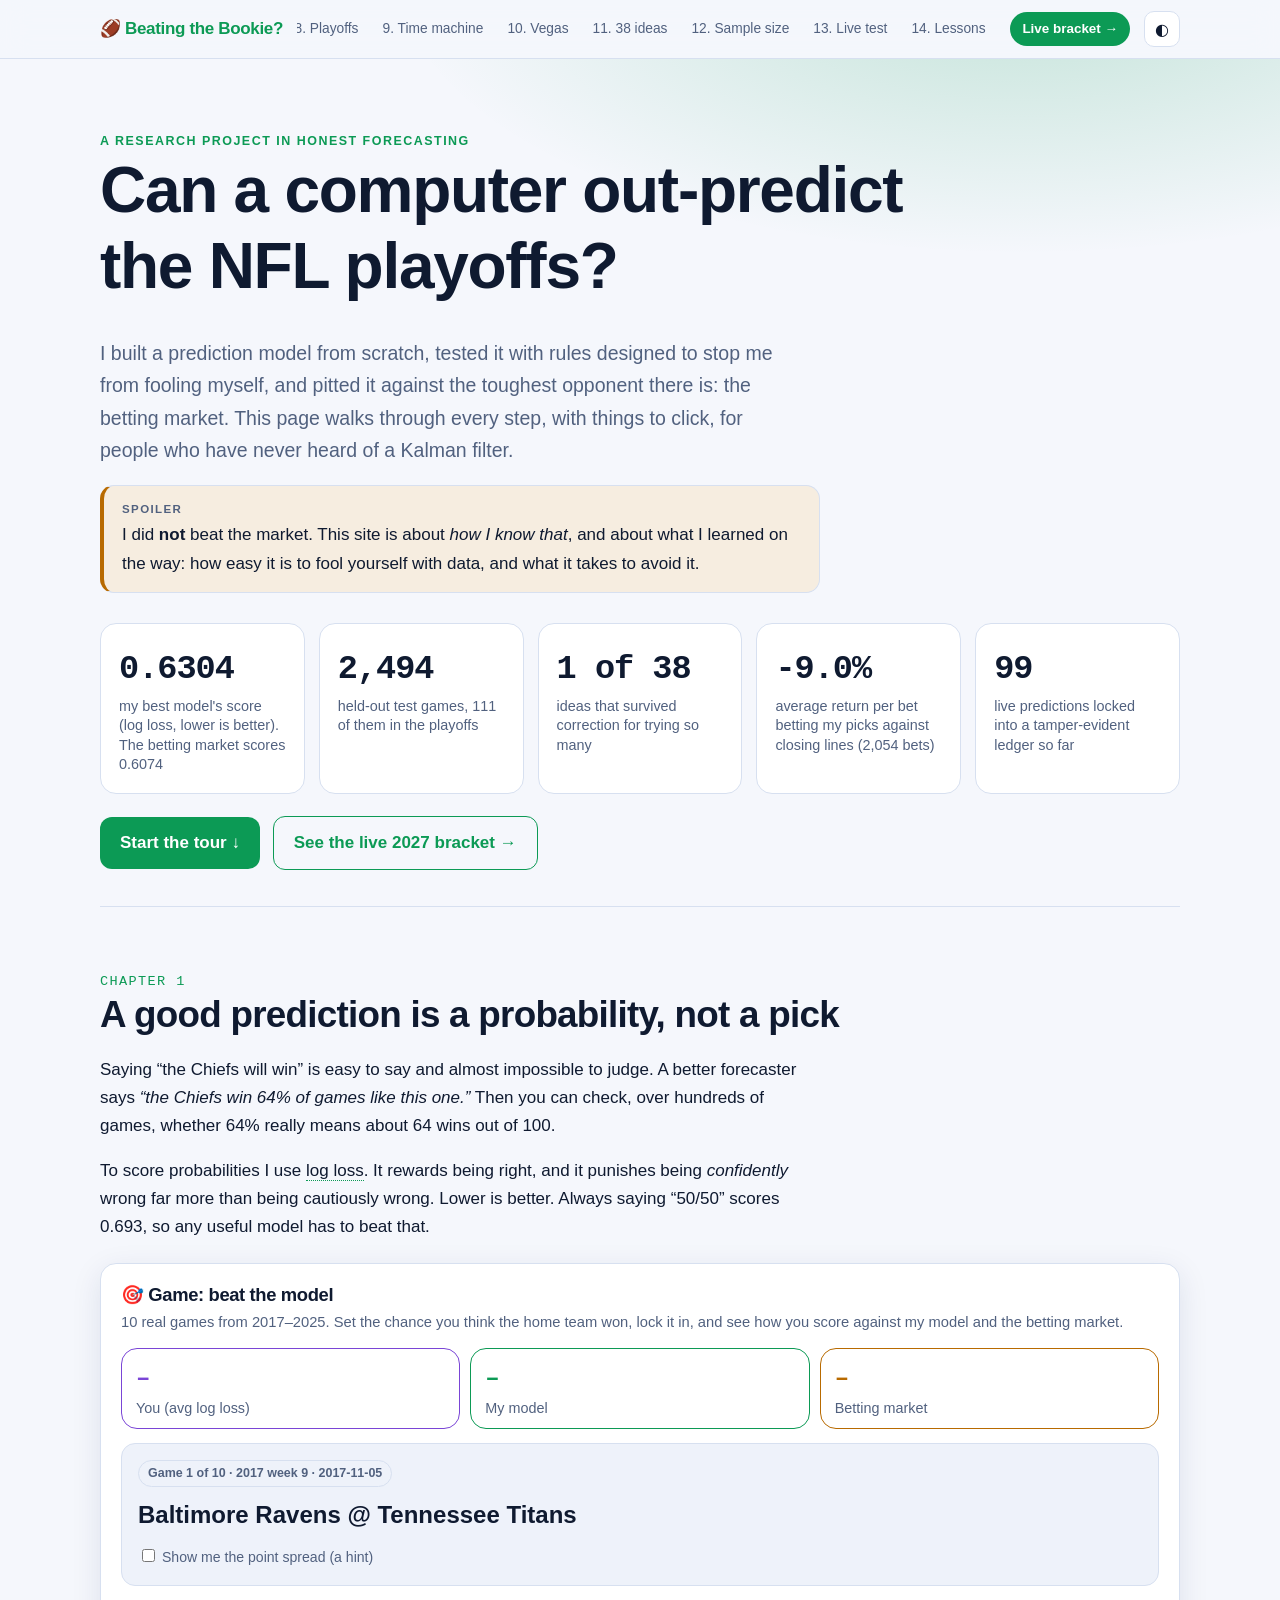
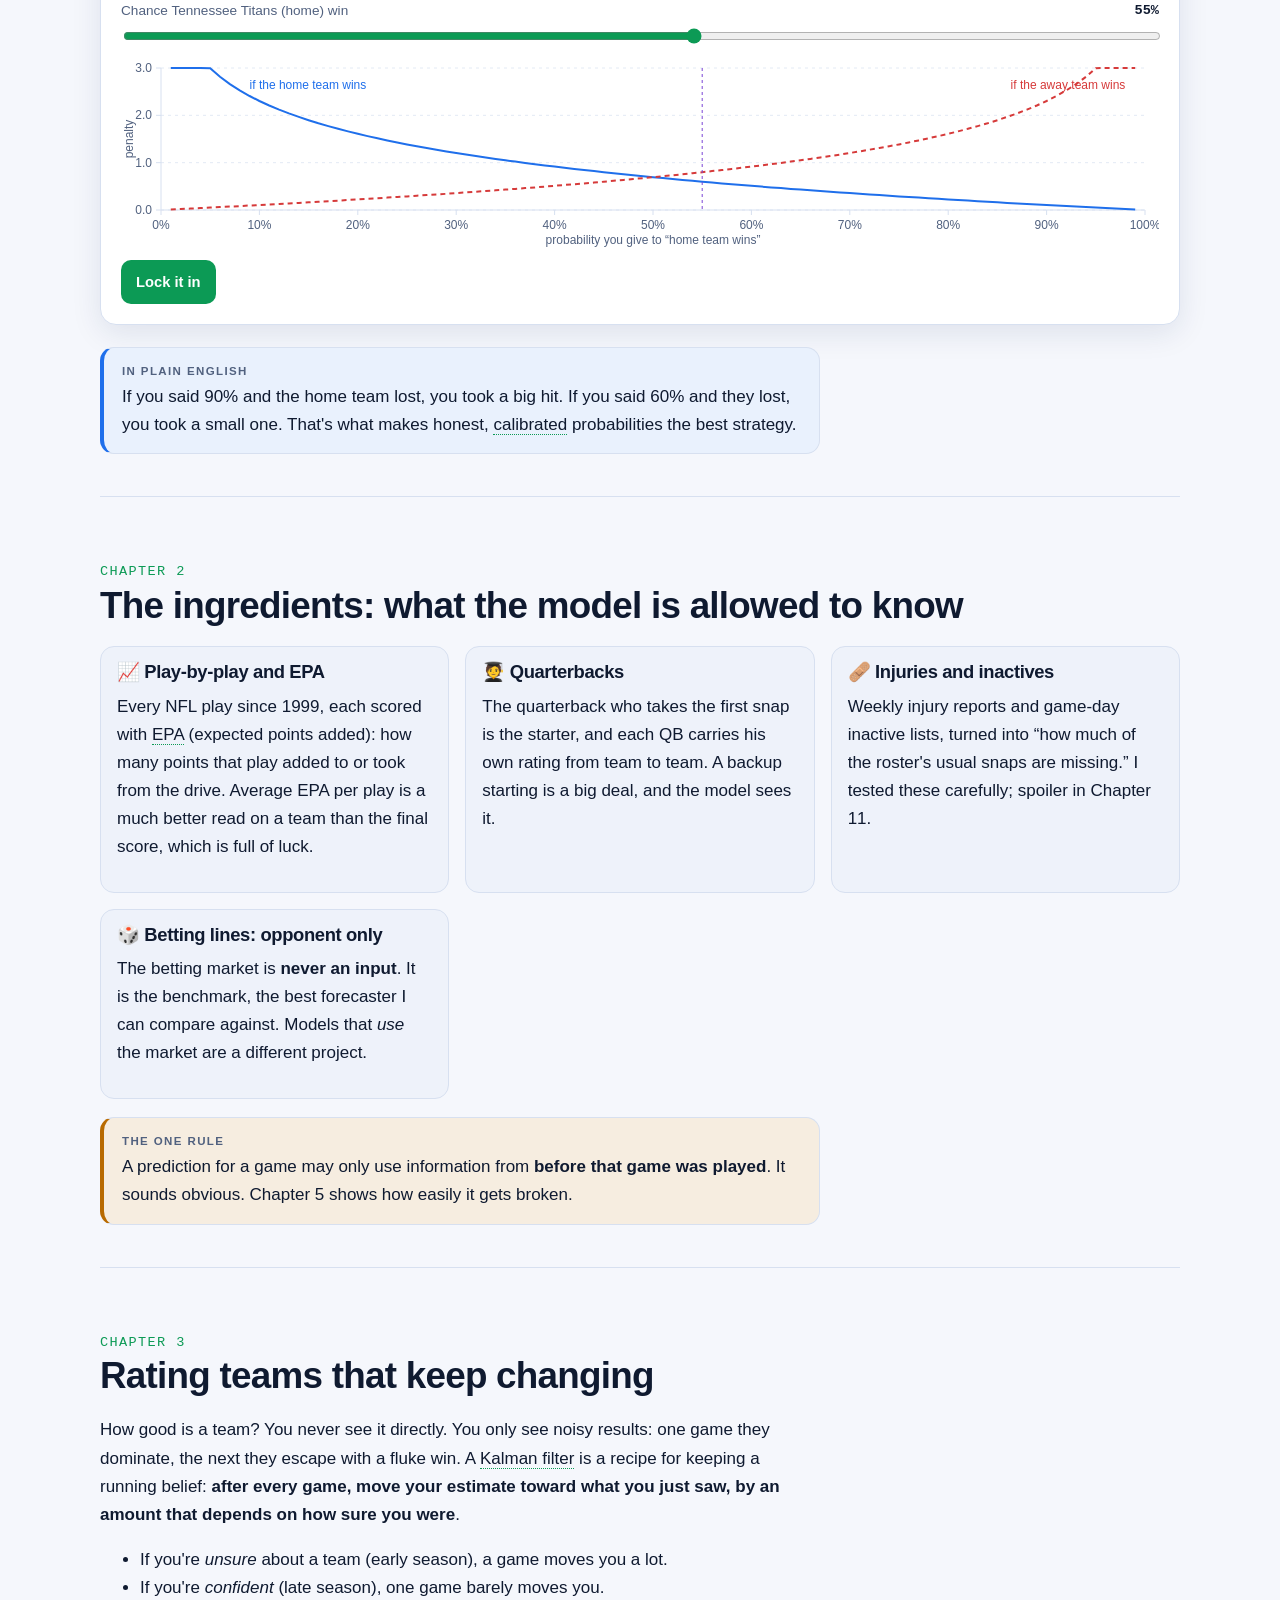
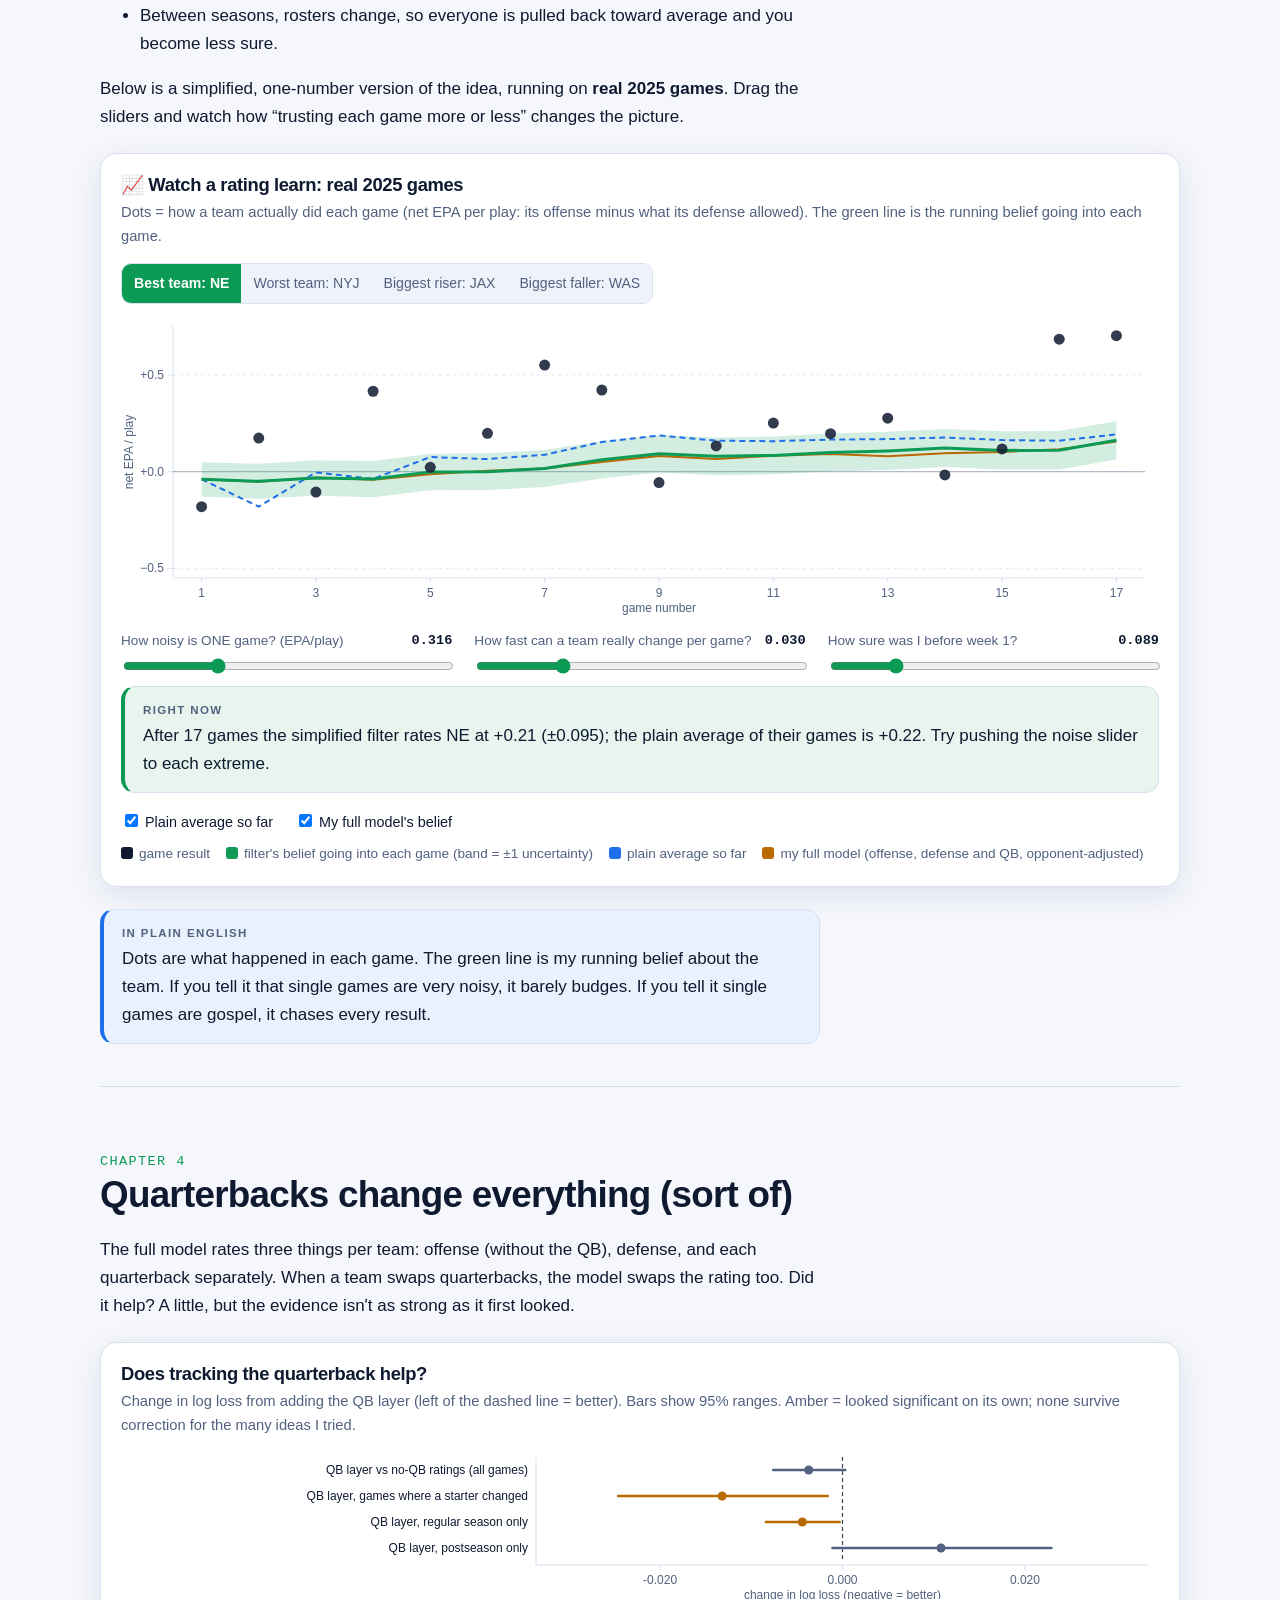
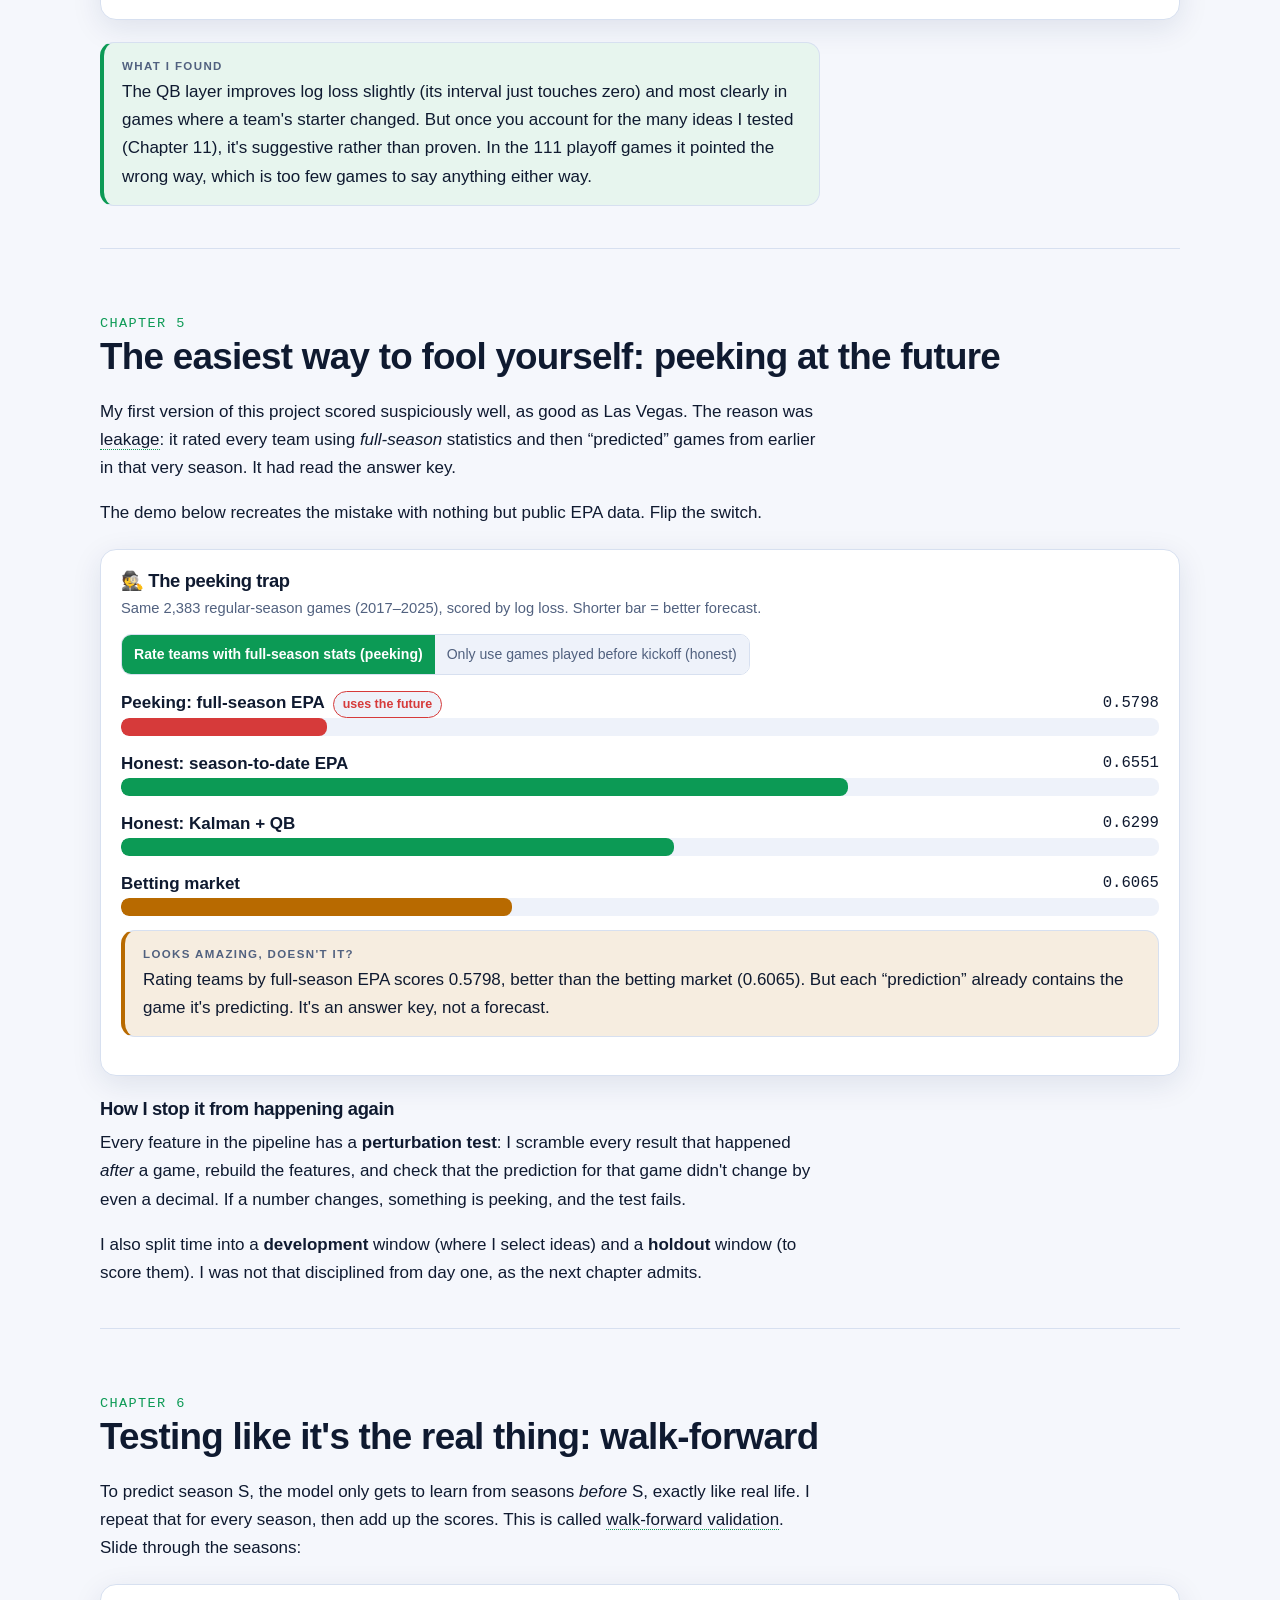
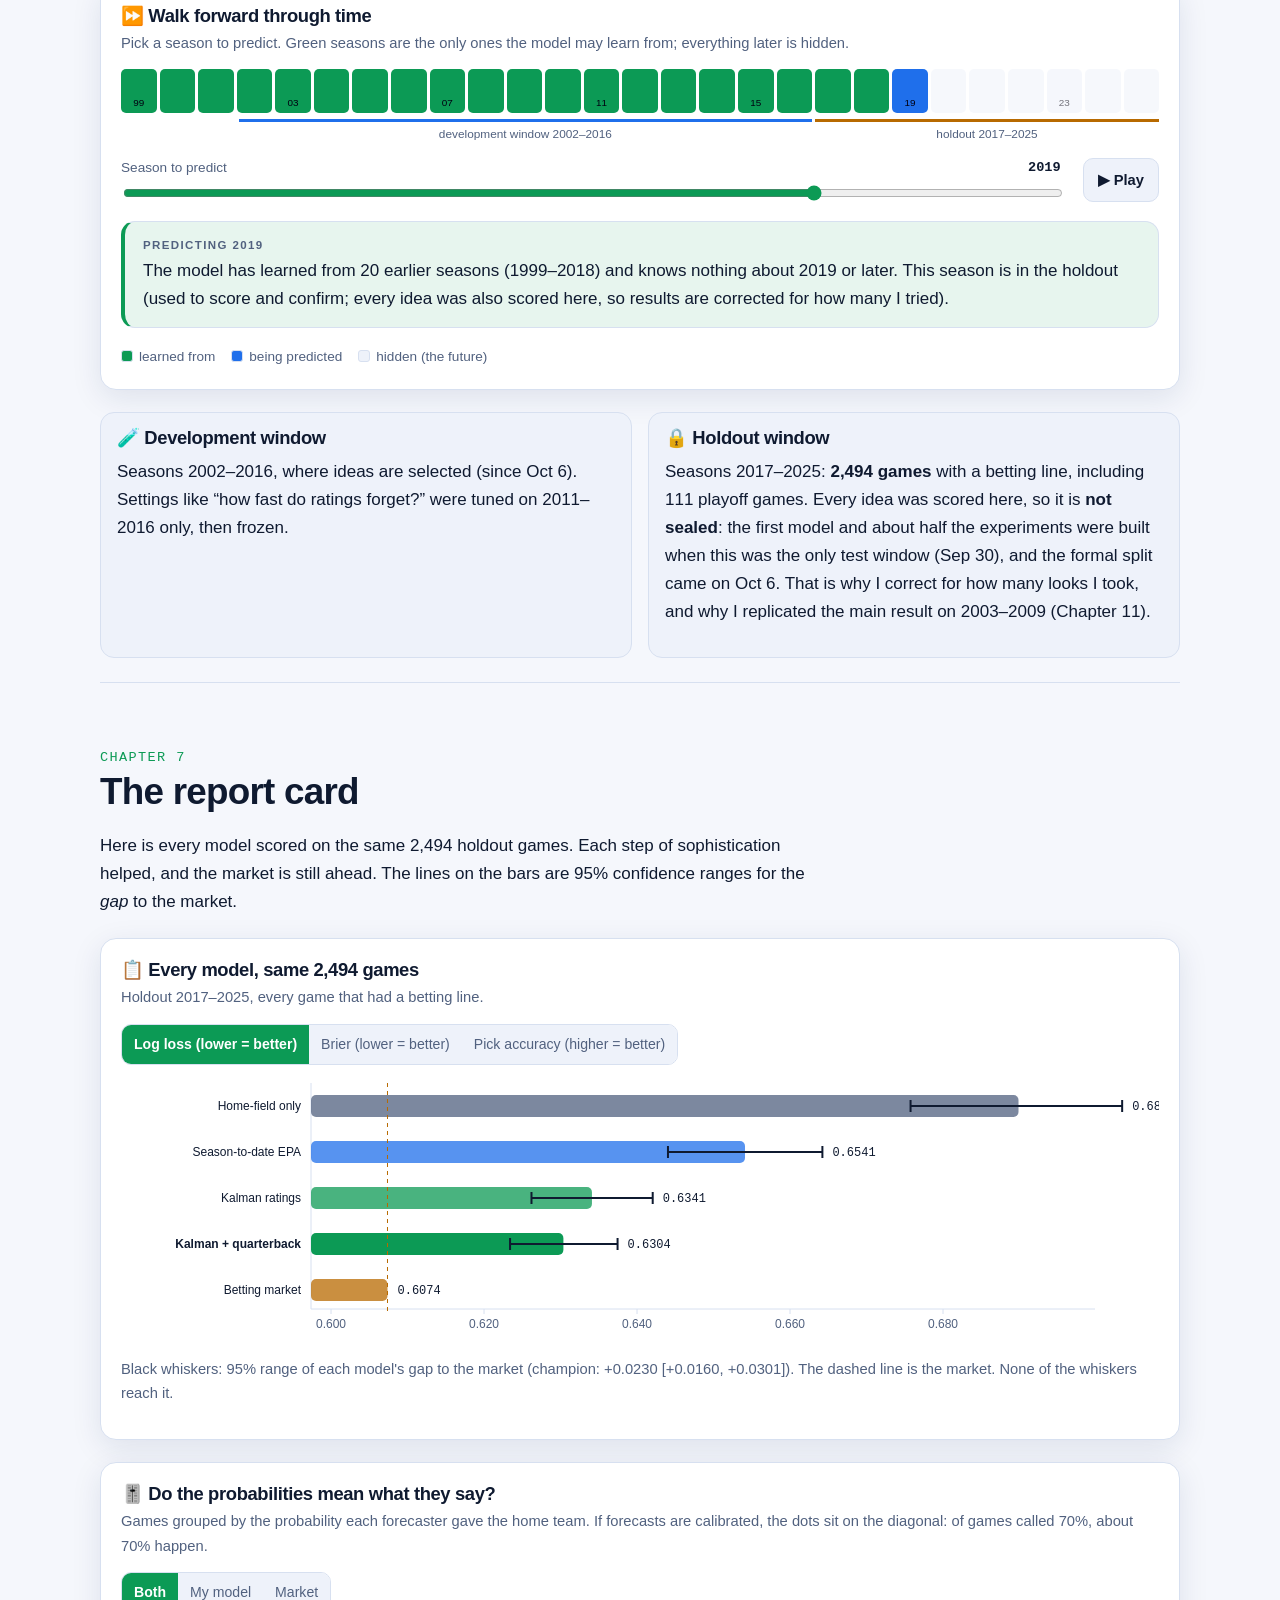
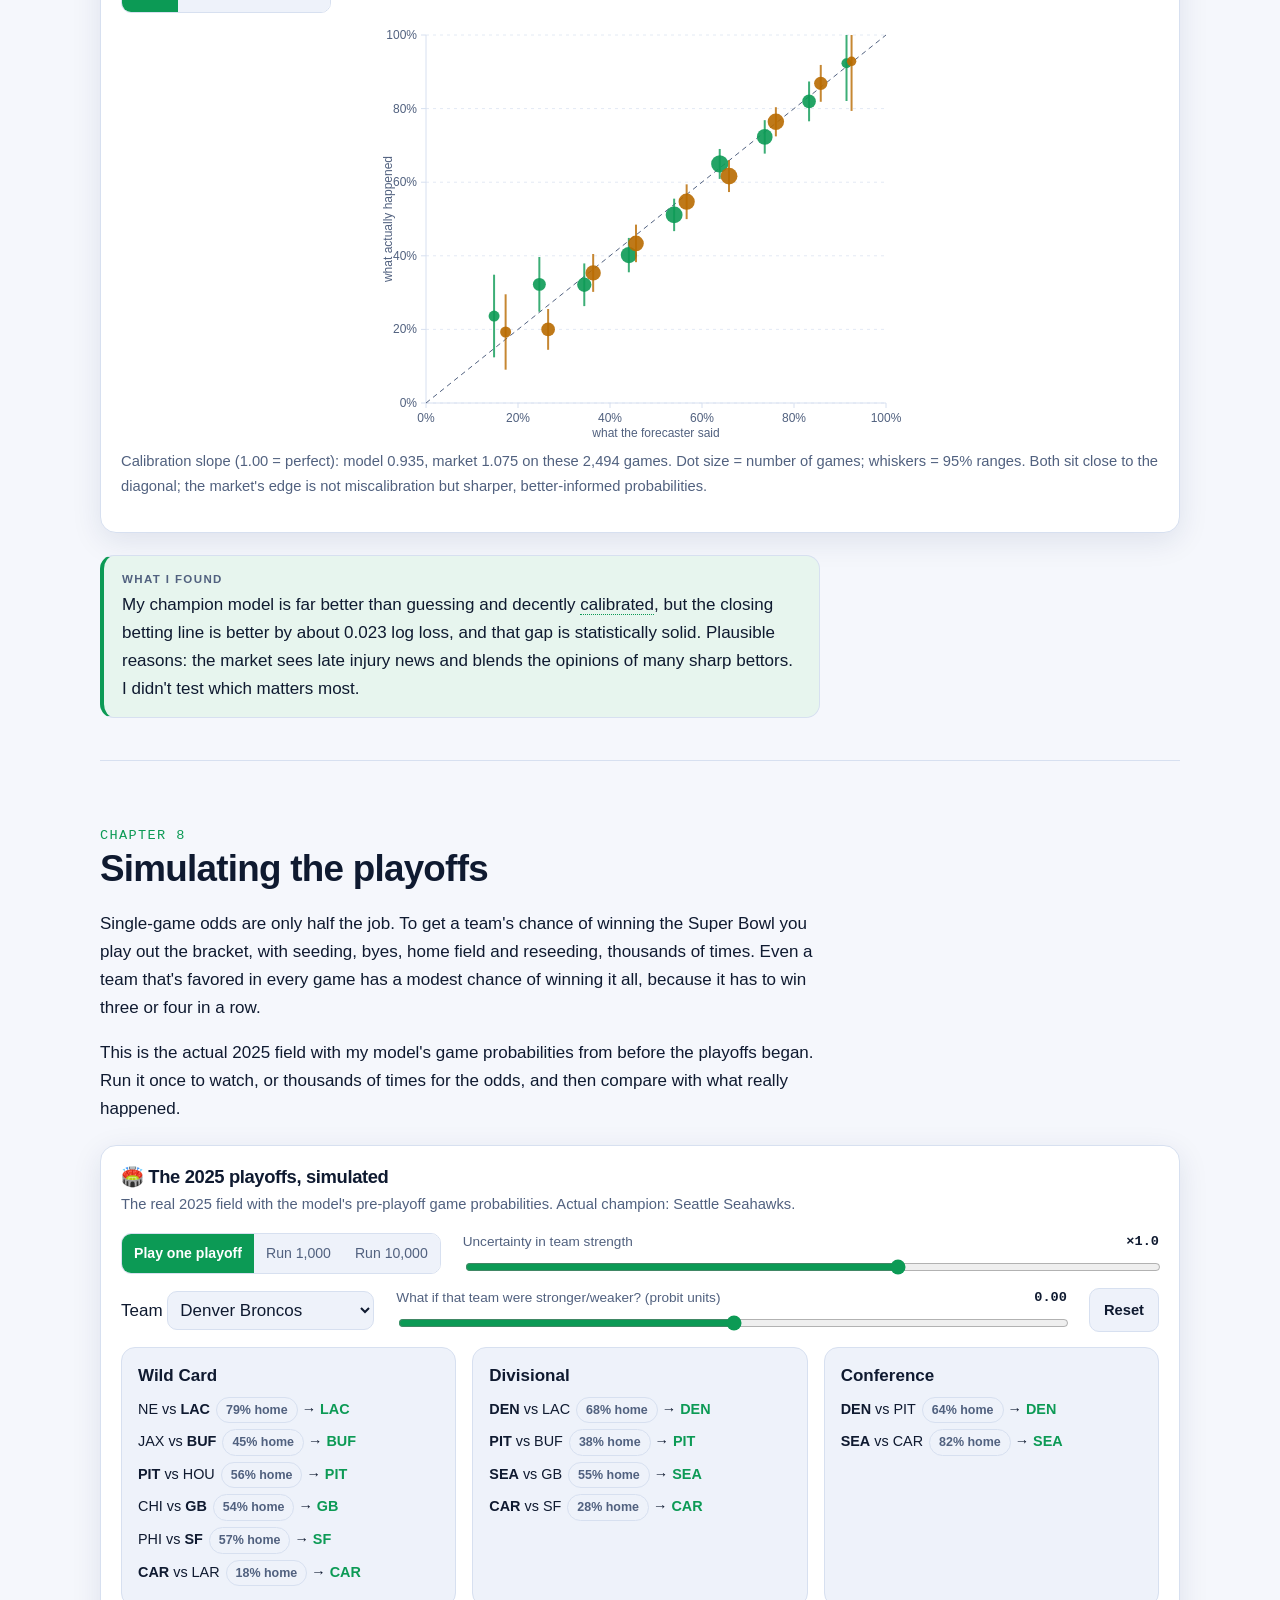
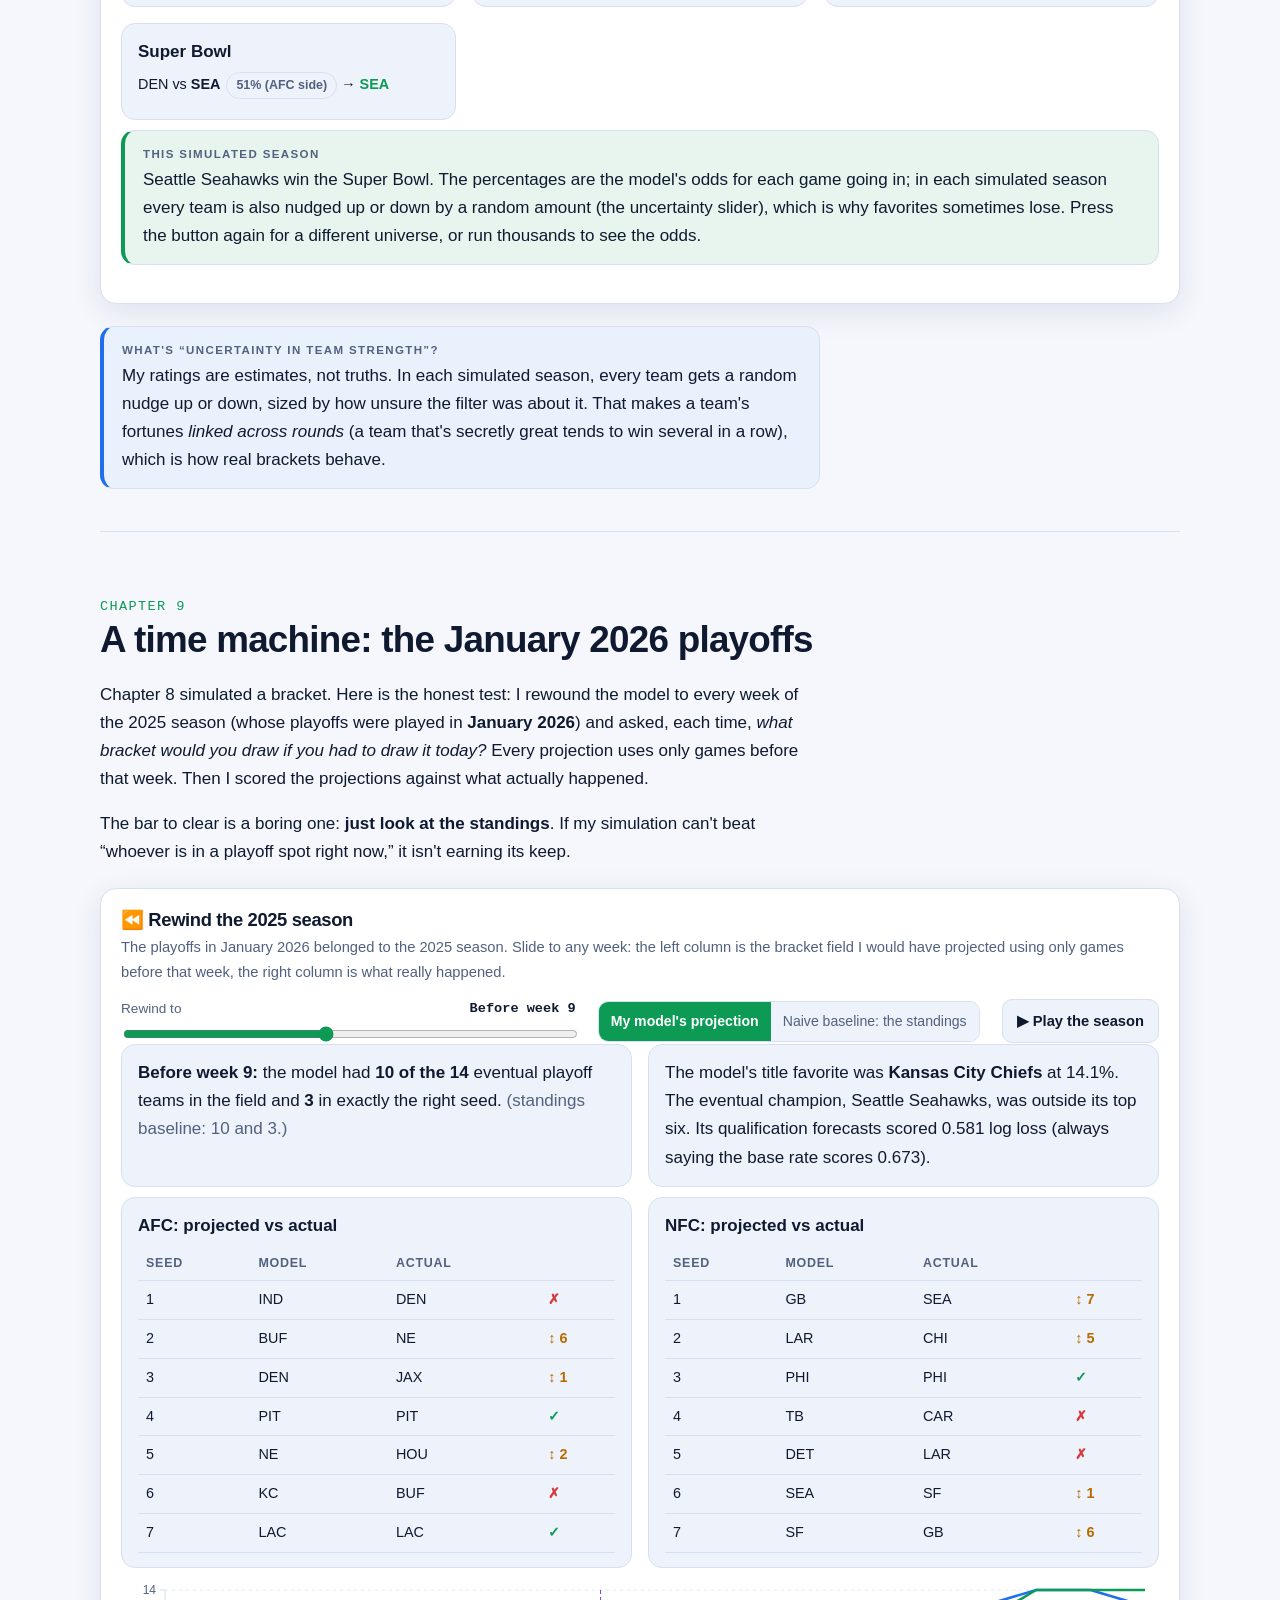
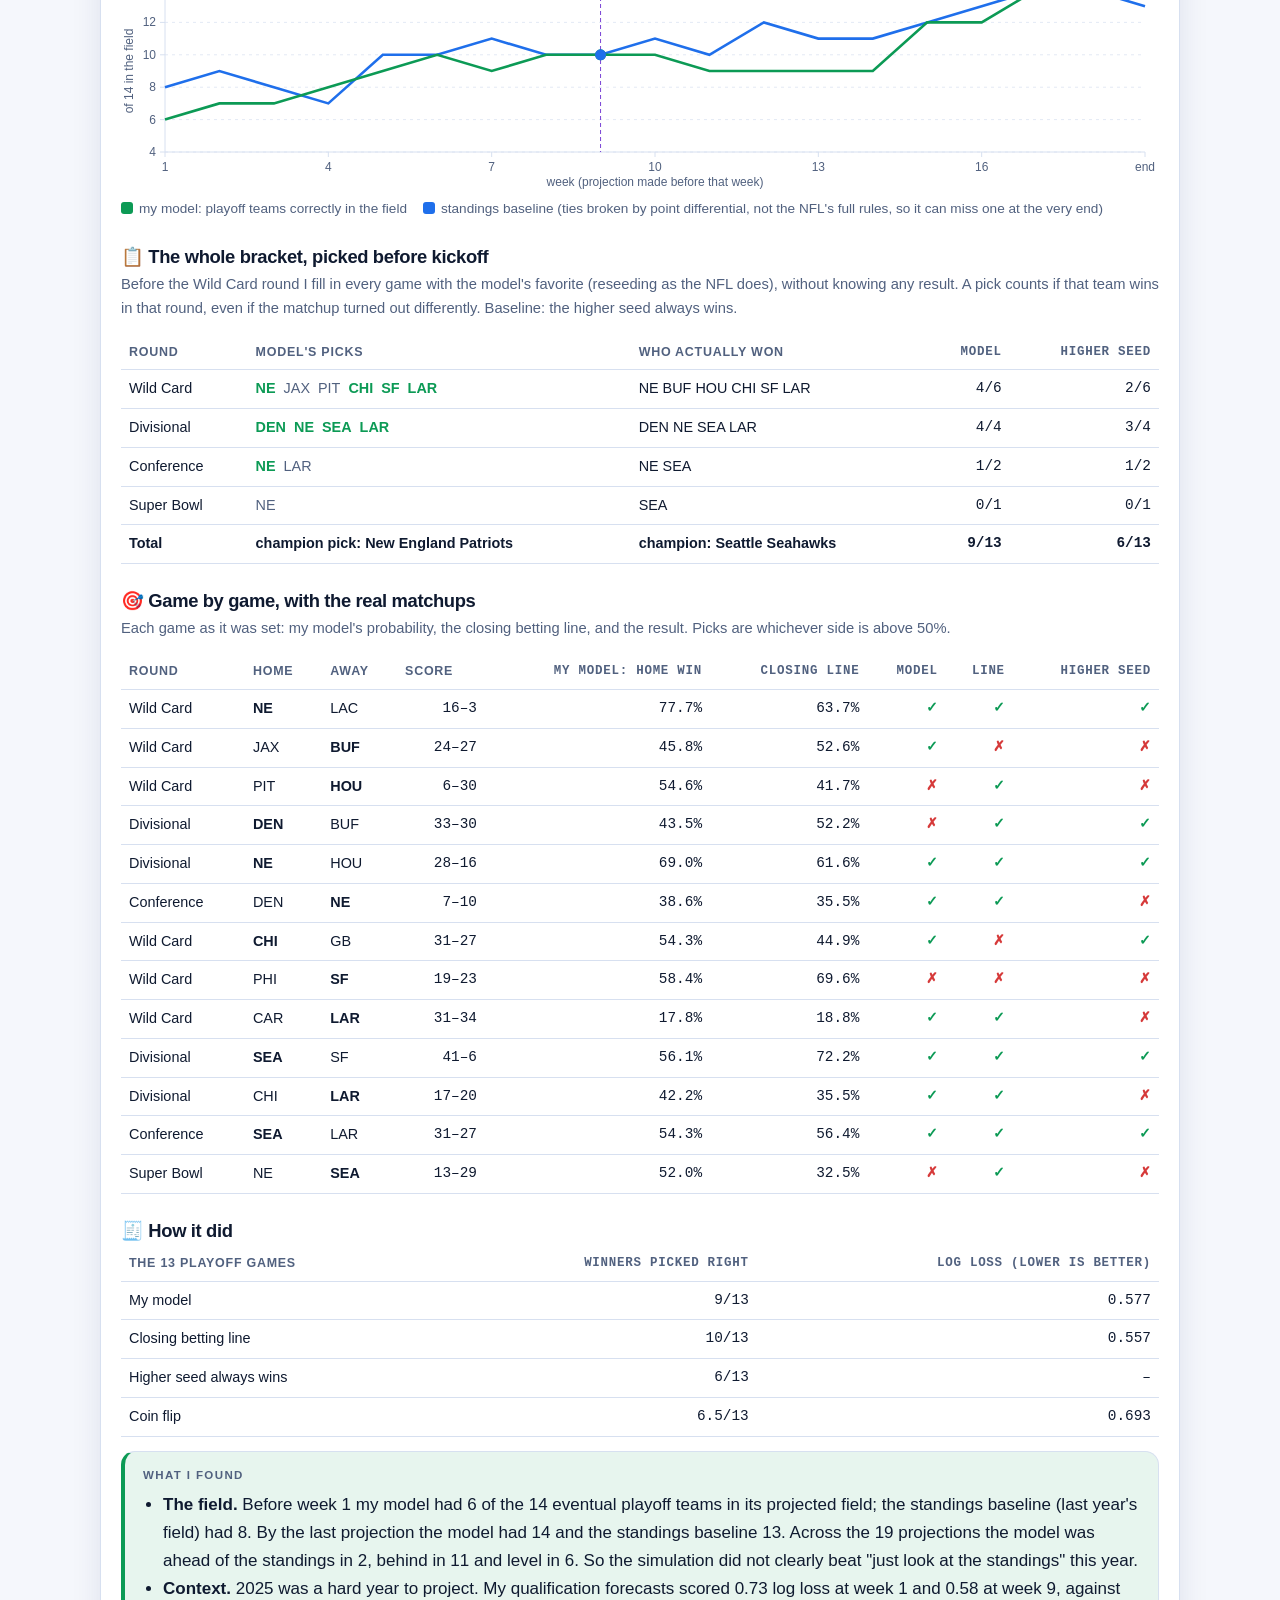
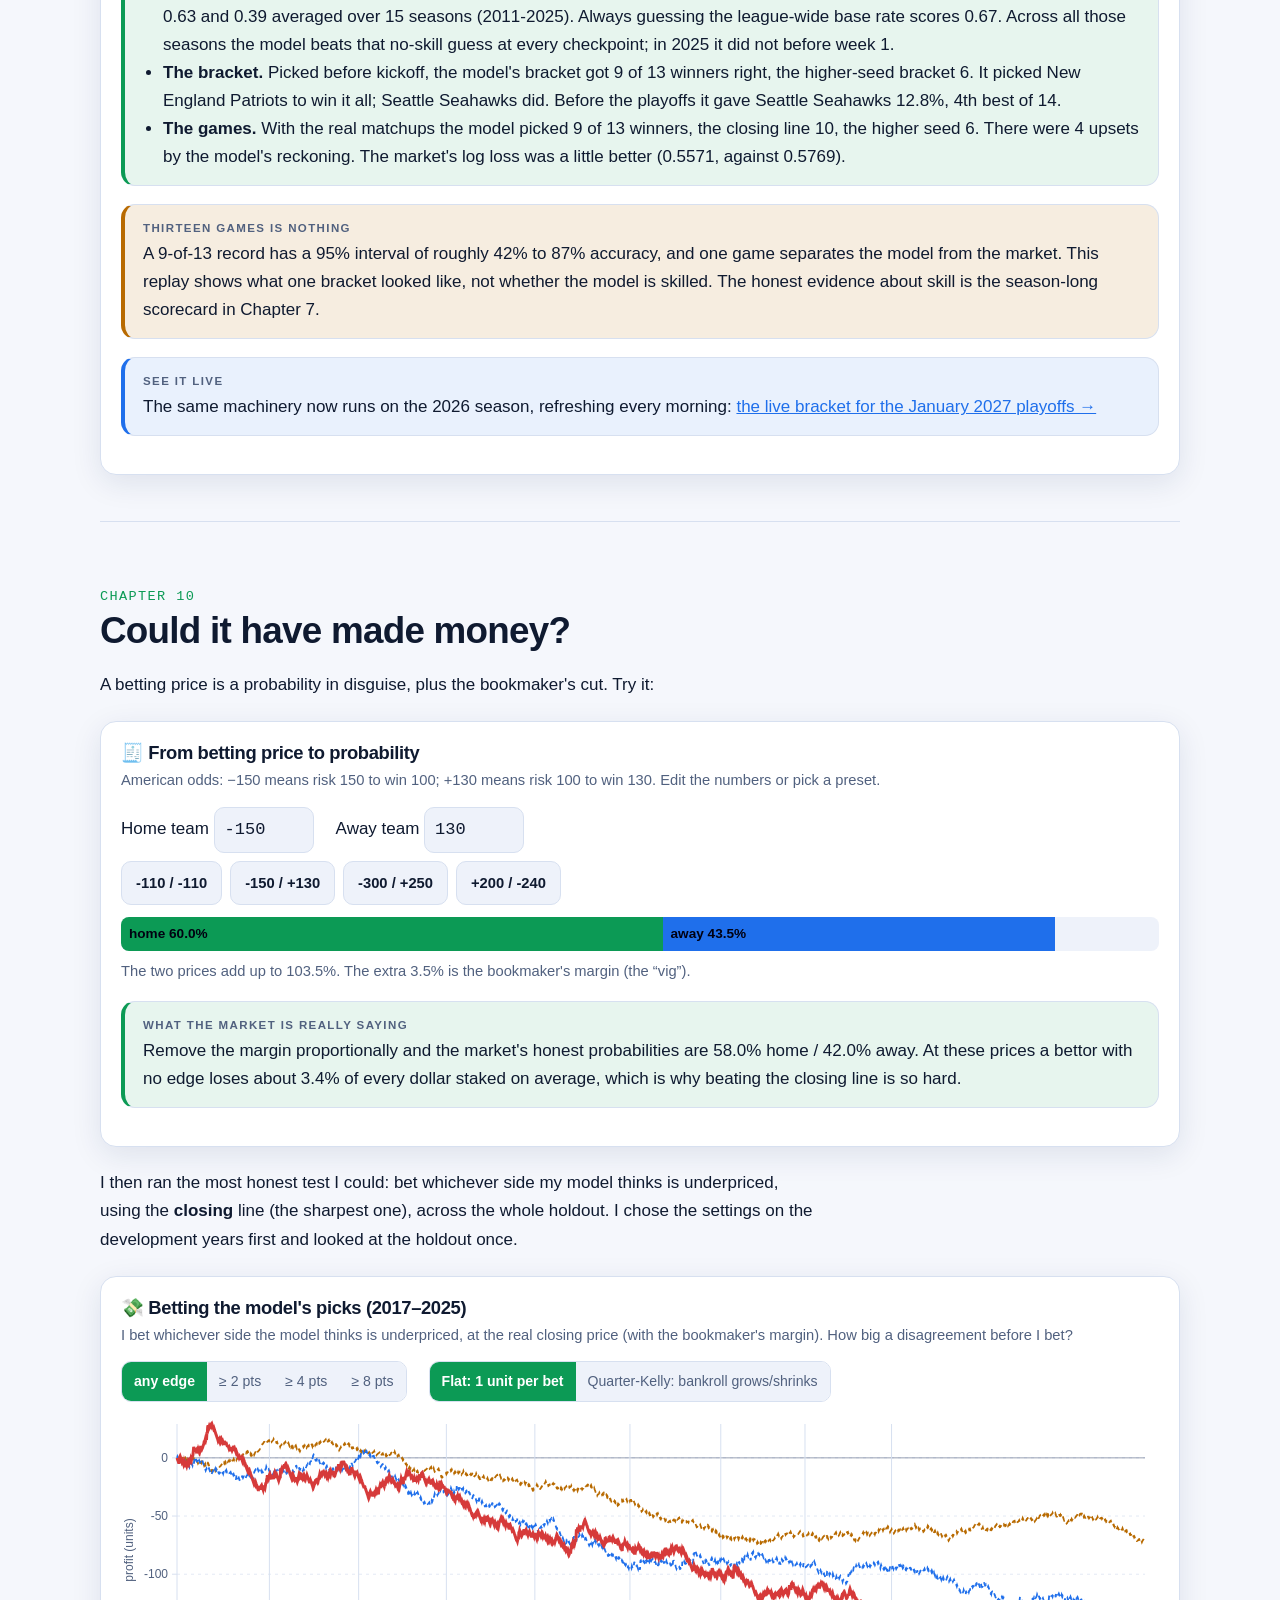
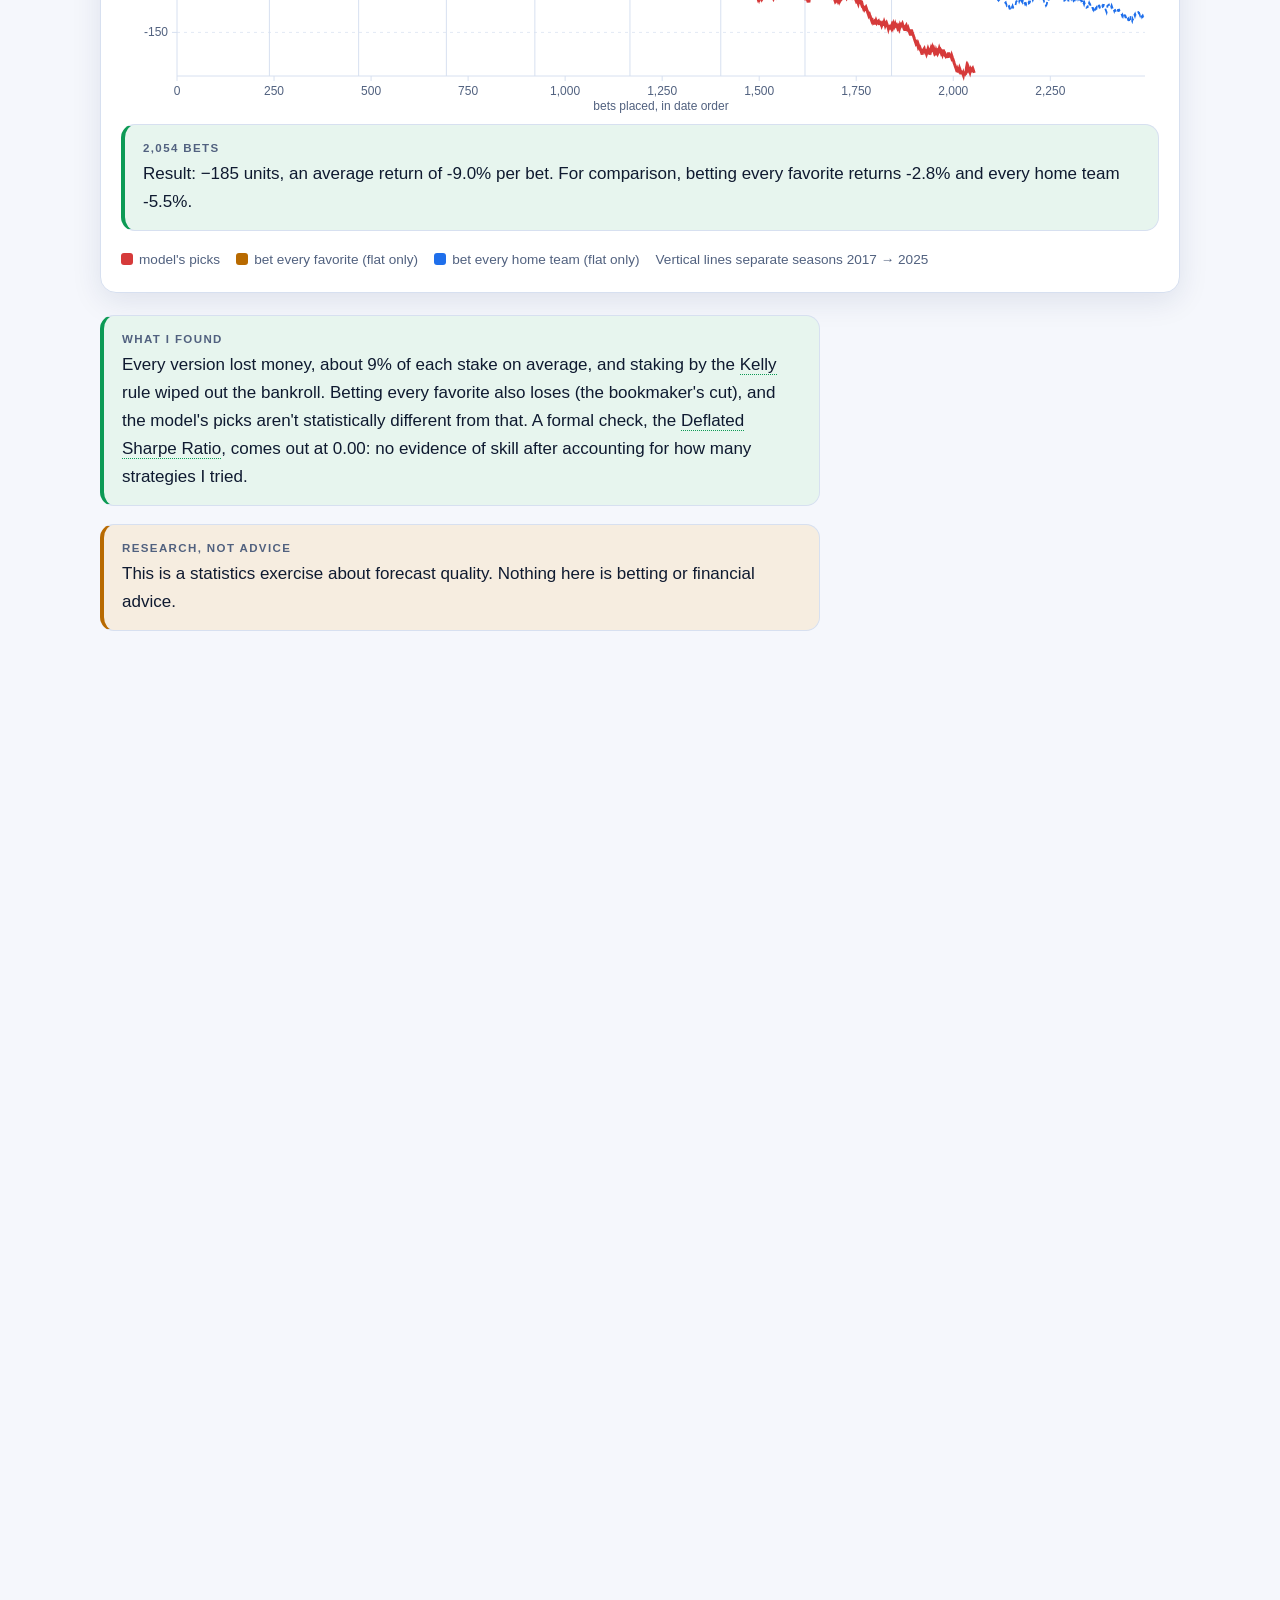
==== commit 64f568bb: "Sync from development repository (b535f03) Co-Authored-By: Claude Sonnet 5.5 <noreply@anthropic.com>" ====
--- a/site/index.html
+++ b/site/index.html
@@ -167,9 +167,9 @@
 </section>
 
 <!-- ======================= 11 ======================= -->
-<section class="chapter reveal" id="ch11" data-title="37 ideas">
+<section class="chapter reveal" id="ch11" data-title="38 ideas">
   <div class="chapno">CHAPTER 11</div>
-  <h2>Thirty-seven ideas, one survivor</h2>
+  <h2>Thirty-eight ideas, one survivor</h2>
   <div class="col">
     <p>I tried lots of ideas: rest days, bye weeks, injuries, game-day inactives, garbage-time filtering, margin models, recency weighting… Each one gets a score: <i>how much did it change log loss, and how sure am I?</i> Negative means better.</p>
     <p>But here's the trap: test enough ideas and some will look great by pure luck. Try the simulator first.</p>
